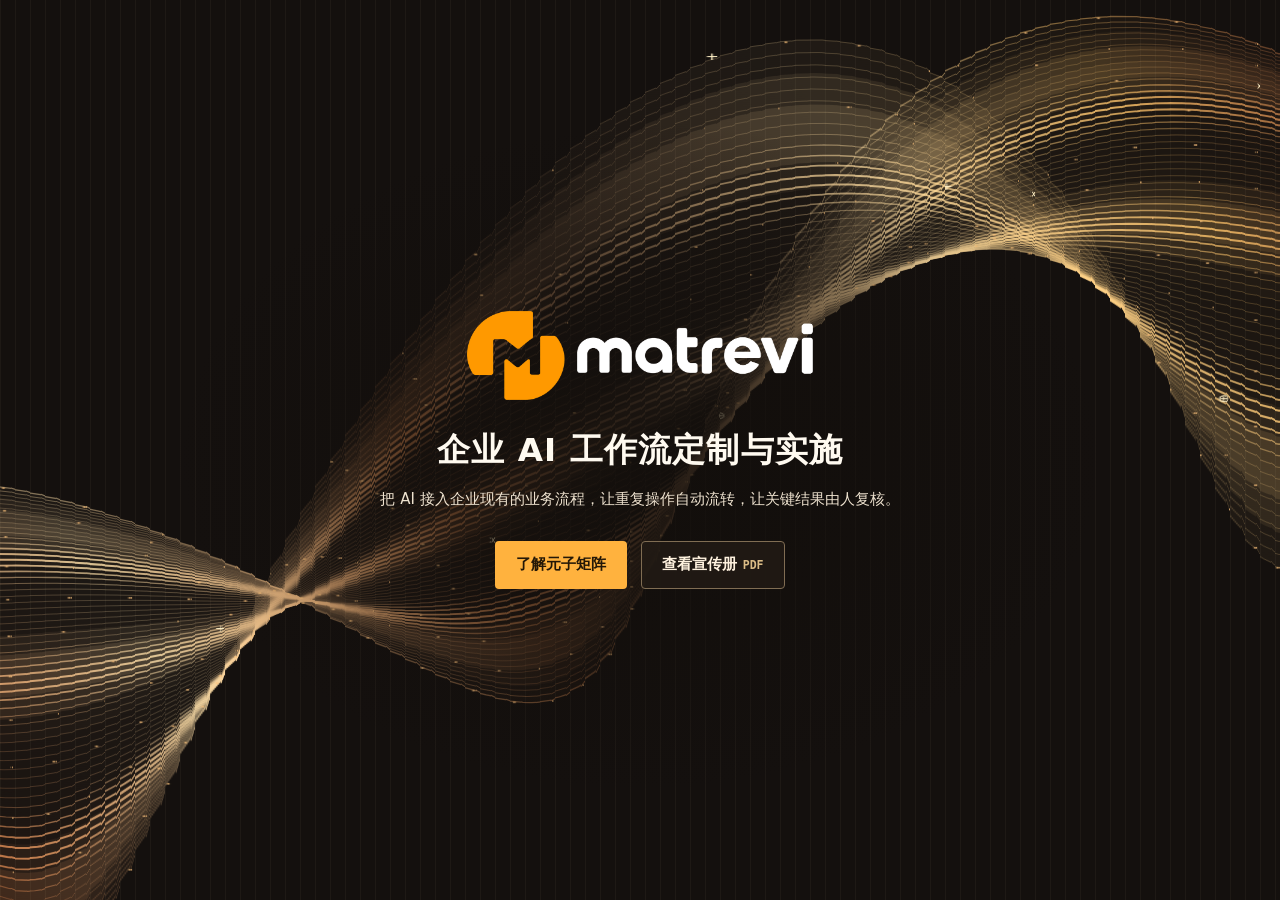
==== index.html @ 18d2e4eb "让首页标题与介绍文字逐字响应鼠标扫光 Co-authored-by: Codex <noreply@openai.com>" ====
<!doctype html>
<html lang="zh-CN">
<head>
  <meta charset="utf-8"><meta name="viewport" content="width=device-width,initial-scale=1">
  <title>元子矩阵 matrevi｜企业 AI 工作流定制与实施</title>
  <meta name="description" content="元子矩阵将 AI 模型、业务规则与企业现有系统连接起来。从样本验证到上线交付，了解我们的服务、项目案例与合作方式。">
  <meta name="theme-color" content="#141413"><link rel="canonical" href="https://matrevi.com/">
  <link rel="icon" href="assets/symbol-amber.png"><link rel="stylesheet" href="site.css?v=deea0f436fdc"><script defer src="matrix.js?v=769439c816f3"></script><script defer src="navigation.js"></script>
</head>
<body id="top" class="home">
<a class="skip" href="services.html">跳至业务介绍</a>
<main>
<section class="cover" aria-labelledby="headline">
  <canvas id="matrix" aria-hidden="true"></canvas>
  <div class="hero-copy">
    <div class="lit-copy">
      <div class="cover-logo"><img src="assets/wordmark-light.png" width="1150" height="297" alt="matrevi 元子矩阵"></div>
      <h1 id="headline">企业 AI 工作流定制与实施</h1>
      <p class="lead">把 AI 接入企业现有的业务流程，<br class="mobile-break">让重复操作自动流转，让关键结果由人复核。</p>
    </div>
    <div class="actions">
      <a class="primary" rel="next" href="services.html">了解元子矩阵</a>
      <a class="secondary" href="brochure.html">查看宣传册 <small>PDF</small></a>
    </div>
  </div>
</section>
</main>
</body></html>
---- site.css ----
:root{--paper:#f8f6f1;--ink:#161513;--muted:#625e56;--line:#dcd6cb;--amber:#ff9900;--wide:1280px;--head:70px;color-scheme:light}
*{box-sizing:border-box}
html{scroll-padding-top:calc(var(--head) + 18px)}
body{margin:0;background:var(--paper);color:var(--ink);font:16px/1.7 "PingFang SC","Microsoft YaHei",system-ui,sans-serif}
h1,h2,h3,p,dl,dd,figure{margin:0}a{color:inherit}a:focus-visible{outline:3px solid #c67600;outline-offset:4px}
.wrap{width:min(var(--wide),90%);margin-inline:auto}
header{height:var(--head);position:sticky;top:0;background:#151514;color:#fff;border-top:3px solid var(--amber);border-bottom:1px solid #34322c;z-index:5}
.bar,.brand,.navlinks,.actions{display:flex;align-items:center}.bar{height:100%;gap:32px}.bar a,.actions a,.toc a,footer a{text-decoration:none}
.brand{gap:15px;margin-right:auto}.brand img{width:109px;height:auto}.brand span{padding-left:16px;border-left:1px solid #4d4a41;letter-spacing:.1em;font-weight:600}
.navlinks{gap:30px;font-size:14px;color:#d8d3ca}.navlinks a:hover,.secondary:hover{color:var(--amber)}
.contact-link{border:1px solid #9c773a;padding:6px 17px;color:#ffbc53;font-size:14px}.contact-link:hover{background:#302719}
.skip{position:fixed;top:-80px;left:10px;background:white;padding:10px;z-index:10}.skip:focus{top:10px}
.kicker,.category{font:650 .79rem/1.5 "SFMono-Regular",Consolas,monospace;letter-spacing:.13em}
.reading{display:grid;grid-template-columns:190px minmax(0,1fr);gap:clamp(30px,5vw,86px);padding-block:56px 78px}
.toc{position:sticky;top:calc(var(--head) + 22px);border-top:3px solid var(--ink);padding-top:16px}.toc h2{font-size:16px;margin-bottom:14px}.toc a{display:block;padding:8px 12px;color:#625e56;border-left:2px solid transparent;font-size:15px}.toc a:hover,.toc a[aria-current]{background:#eee8dc;color:var(--ink);border-color:#bd6900}
article{background:#fff;border:1px solid var(--line);min-width:0}article section{padding:clamp(26px,4vw,62px);border-bottom:1px solid var(--line)}article section:last-child{border:0}
.kicker,.category{color:#88500b}.kicker{display:flex;align-items:center;gap:10px}.kicker:before{content:"";width:22px;height:2px;background:#db7d00}
article h1{font-size:clamp(27px,3vw,44px);line-height:1.25;letter-spacing:-.05em;margin:9px 0 20px}
article h2{font-size:1.18rem;line-height:1.45}article p,article dd{color:#514d47}.intro{font-size:1.08rem;max-width:44em}
.pair{display:grid;grid-template-columns:1fr 1fr;gap:26px;margin-top:25px}.pair>div{border-top:2px solid #df9a34;padding-top:15px}.pair p,.case p:not(.category),.stages p{margin-top:7px}
.case{display:grid;grid-template-columns:.87fr 1fr;gap:28px;align-items:center;border-top:1px solid var(--line);padding:25px 0}.case:last-child{padding-bottom:0}.case h2{font-size:1.65rem}.category{letter-spacing:.05em;margin-bottom:4px}.case img{width:100%;height:auto;display:block;border:1px solid var(--line)}.textlink{color:#804600;text-underline-offset:4px}
.stages{list-style:none;counter-reset:step;display:grid;grid-template-columns:1fr 1fr;gap:20px 28px;padding:0;margin:0}.stages li{counter-increment:step;border-top:1px solid var(--line);padding:14px 0 0}.stages li:before{content:counter(step,decimal-leading-zero);font:600 16px monospace;color:#995000;display:block;margin-bottom:7px}
.terms{margin-top:20px}.terms div{display:grid;grid-template-columns:7.8em 1fr;gap:14px;padding:15px 0;border-top:1px solid var(--line)}.terms dt,.person b{font-weight:650}
.people{display:grid;grid-template-columns:1fr 1fr;gap:18px}.person{display:flex;align-items:center;gap:14px;padding:14px 0;border-top:1px solid var(--line)}.person img,.monogram{width:59px;height:77px;object-fit:cover}.monogram{background:#29261f;color:#e9ac50;display:grid;place-items:center;font-size:26px;flex-shrink:0}.person b,.person p{font-size:.875rem}.person p{color:var(--muted)}.team-note{margin-top:15px}
#contact{background:#1b1a17;color:white}#contact .kicker{color:#ffb33b}#contact p{color:#d3cdbf}.contact-body{display:flex;justify-content:space-between;align-items:center;gap:15px;margin-top:22px;border-top:1px solid #4f4738;padding-top:20px}.contact-body a{display:block;color:white;text-underline-offset:4px}.contact-body h2{margin-bottom:10px}.contact-body small{font-size:.8rem;color:#e4c99e}.contact-body img{display:block;width:100px}.contact-body figcaption{text-align:center;font-size:13px;color:#dfd7cb}
footer{background:#151514;color:#d7d3ca;font-size:14px}footer .wrap{display:flex;justify-content:space-between;padding-block:18px}
@media(max-width:920px){.reading{grid-template-columns:142px minmax(0,1fr);gap:24px}.people,.case{grid-template-columns:1fr}.person{padding-block:10px}.people{gap:4px}.case{gap:14px}}
@media(max-width:700px){:root{--head:58px}.wrap{width:90%}.bar{gap:12px}.brand{gap:10px}.brand img{width:84px}.brand span{font-size:13px;padding-left:10px}.navlinks{display:none}.contact-link{padding:4px 10px}.reading{display:block;padding-block:24px 30px}.toc{position:static;display:flex;gap:4px;flex-wrap:wrap;border-top:0;padding:0 0 16px}.toc h2{flex-basis:100%;margin:0}.toc a{padding:4px 8px;font-size:14px}.pair,.stages{grid-template-columns:1fr;gap:15px}.terms div{display:block}.terms dt{margin-bottom:4px}article section{padding:24px 18px}.case img{max-height:none}.contact-body{flex-wrap:wrap}.contact-body img{width:85px}}
@media(prefers-reduced-motion:no-preference){html{scroll-behavior:smooth}}@media print{header,aside,footer,.actions,.skip{display:none}.reading{display:block}.wrap{width:100%}.cover-in{min-height:0}.cover{background:white;color:#161513}.lead,.eyebrow{color:#514d47}article{border:0}article section{break-inside:auto}.case,.person{break-inside:avoid}}

.home { background: #100e0c; }
.cover {
  position: relative;
  isolation: isolate;
  overflow: hidden;
  display: grid;
  place-items: center;
  min-height: 100svh;
  padding: 66px 5%;
  color: #fffaf0;
  background: radial-gradient(ellipse at 85% 22%, #503120, transparent 48%),
              radial-gradient(ellipse at 12% 86%, #614022, transparent 47%), #120f0e;
}
.cover canvas { position: absolute; inset: 0; width: 100%; height: 100%; z-index: -2; }
.cover::before {
  content: ""; position: absolute; inset: 0; z-index: -1; pointer-events: none;
  background: radial-gradient(ellipse at 50% 51%, #120e0bd9 0%, #120e0ba6 19%, transparent 52%);
}
.hero-copy { text-align: center; }
.lit-copy > * {
  --local-light: calc(var(--light-x, 0px) - var(--offset-x, 0px)) calc(var(--light-y, 0px) - var(--offset-y, 0px));
}
.cover-logo { position: relative; display: block; width: clamp(200px, 27vw, 420px); height: auto; margin: 0 auto 28px; }
.cover-logo img { display: block; width: 100%; height: auto; }
.cover-logo::after {
  content: "";
  position: absolute;
  inset: 0;
  pointer-events: none;
  opacity: var(--light-strength, 0);
  background: radial-gradient(ellipse 78px 64px at var(--local-light),
    #fff8dd 0%, #ffcf79 34%, rgba(247, 171, 83, .48) 62%, transparent 100%);
  -webkit-mask: url("assets/wordmark-light.png") center / 100% 100% no-repeat;
  mask: url("assets/wordmark-light.png") center / 100% 100% no-repeat;
}
.cover h1 { margin: 0; font-size: clamp(22px, 2.55vw, 40px); line-height: 1.35; letter-spacing: .035em; font-weight: 650; }
.lead { margin: 14px 0 0; color: #eee2cf; font-size: clamp(15px, 1.15vw, 18px); line-height: 1.8; }
@supports ((background-clip: text) or (-webkit-background-clip: text)) {
  @media screen and (forced-colors: none) {
    .lit-copy h1, .lit-copy .lead {
      background-color: #fffaf0;
      background-image: radial-gradient(ellipse 95px 44px at var(--local-light),
        rgba(255, 178, 62, var(--light-strength, 0)) 0% 22%, transparent 100%);
      -webkit-background-clip: text;
      background-clip: text;
      color: transparent;
    }
    .lit-copy .lead { background-color: #eee2cf; }
  }
}
.mobile-break { display: none; }
.actions { justify-content: center; flex-wrap: wrap; gap: 14px; margin-top: 28px; font-size: 15px; font-weight: 600; }
.actions a { padding: 10px 20px; border: 1px solid transparent; border-radius: 4px; }
.primary { color: #241807; background: #ffb23e; }
.primary:hover { background: #ffc469; }
.actions .secondary { border-color: #806d53; color: #fff2df; background: #211b15d9; }
.secondary small { font: 600 .72rem monospace; color: #dbbc86; }
@media(max-width:700px) {
  .cover-logo { margin-bottom: 24px; }
  .mobile-break { display: inline; }
  .actions { gap: 10px; }
  .actions a { padding: 9px 14px; }
}
@media print { .cover canvas { display: none; } }
.chapter { min-width: 0; }
.pager {
  display: flex;
  justify-content: space-between;
  flex-wrap: wrap;
  gap: 12px;
  margin-top: 18px;
}
.pager a {
  padding: 9px 16px;
  border: 1px solid var(--line);
  background: white;
  color: var(--ink);
  font-size: .94rem;
  text-decoration: none;
}
.pager a[rel="next"] { margin-left: auto; background: var(--ink); color: white; }
.pager a:hover { border-color: #ab6400; }
.navlinks a[aria-current] { color: var(--amber); }
@media print { .pager { display: none; } }
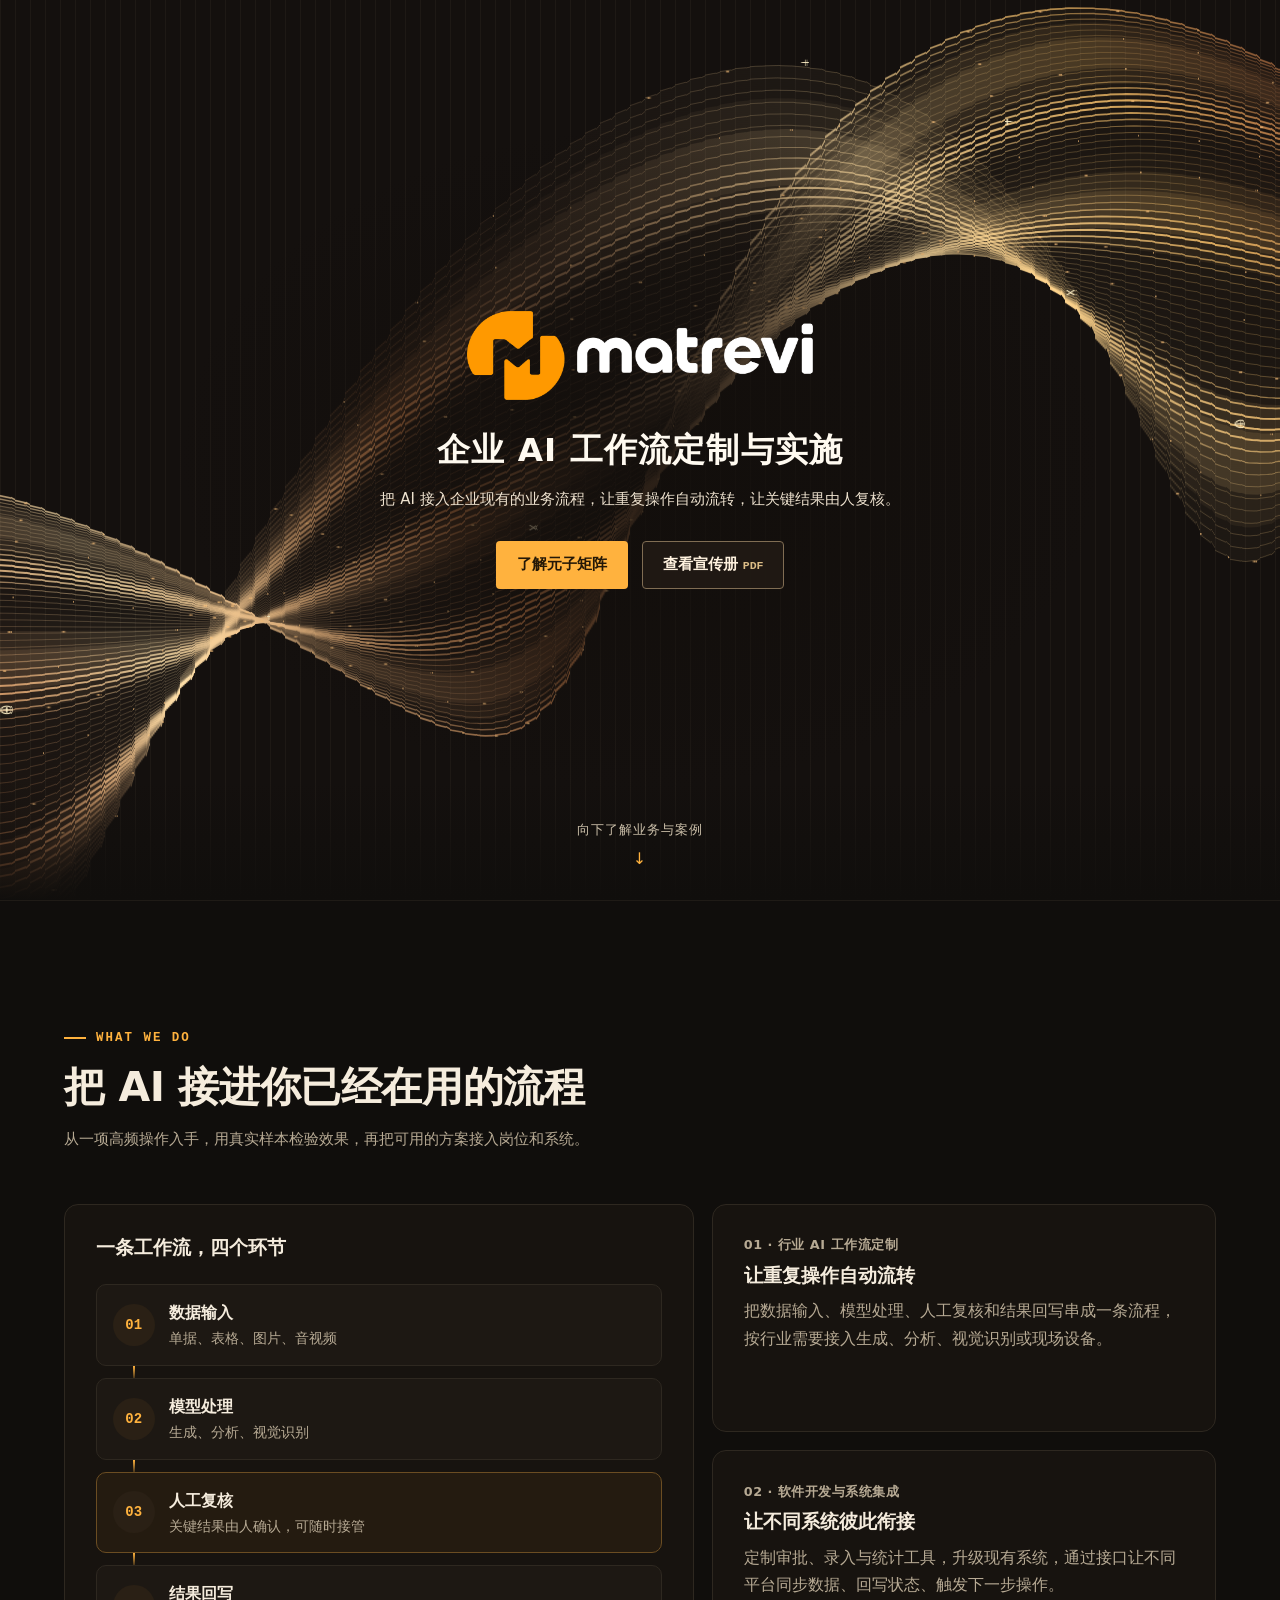
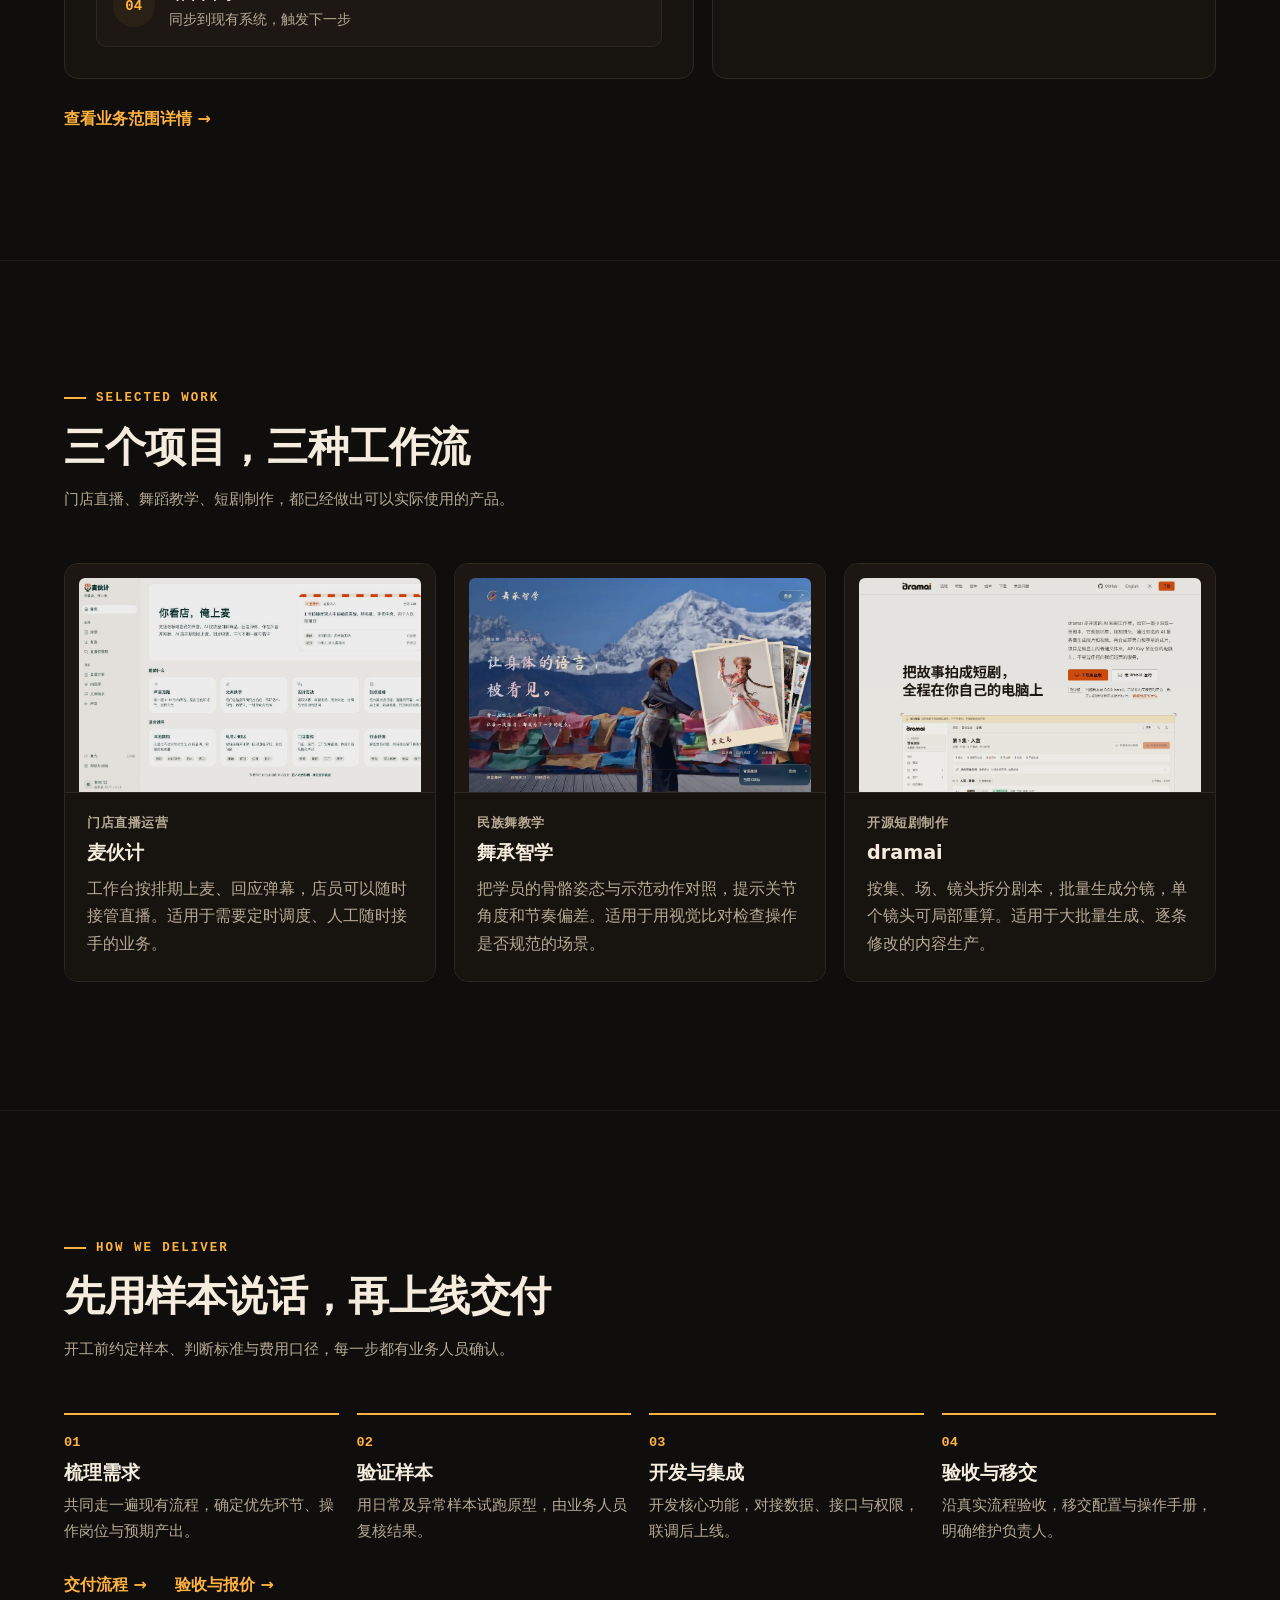
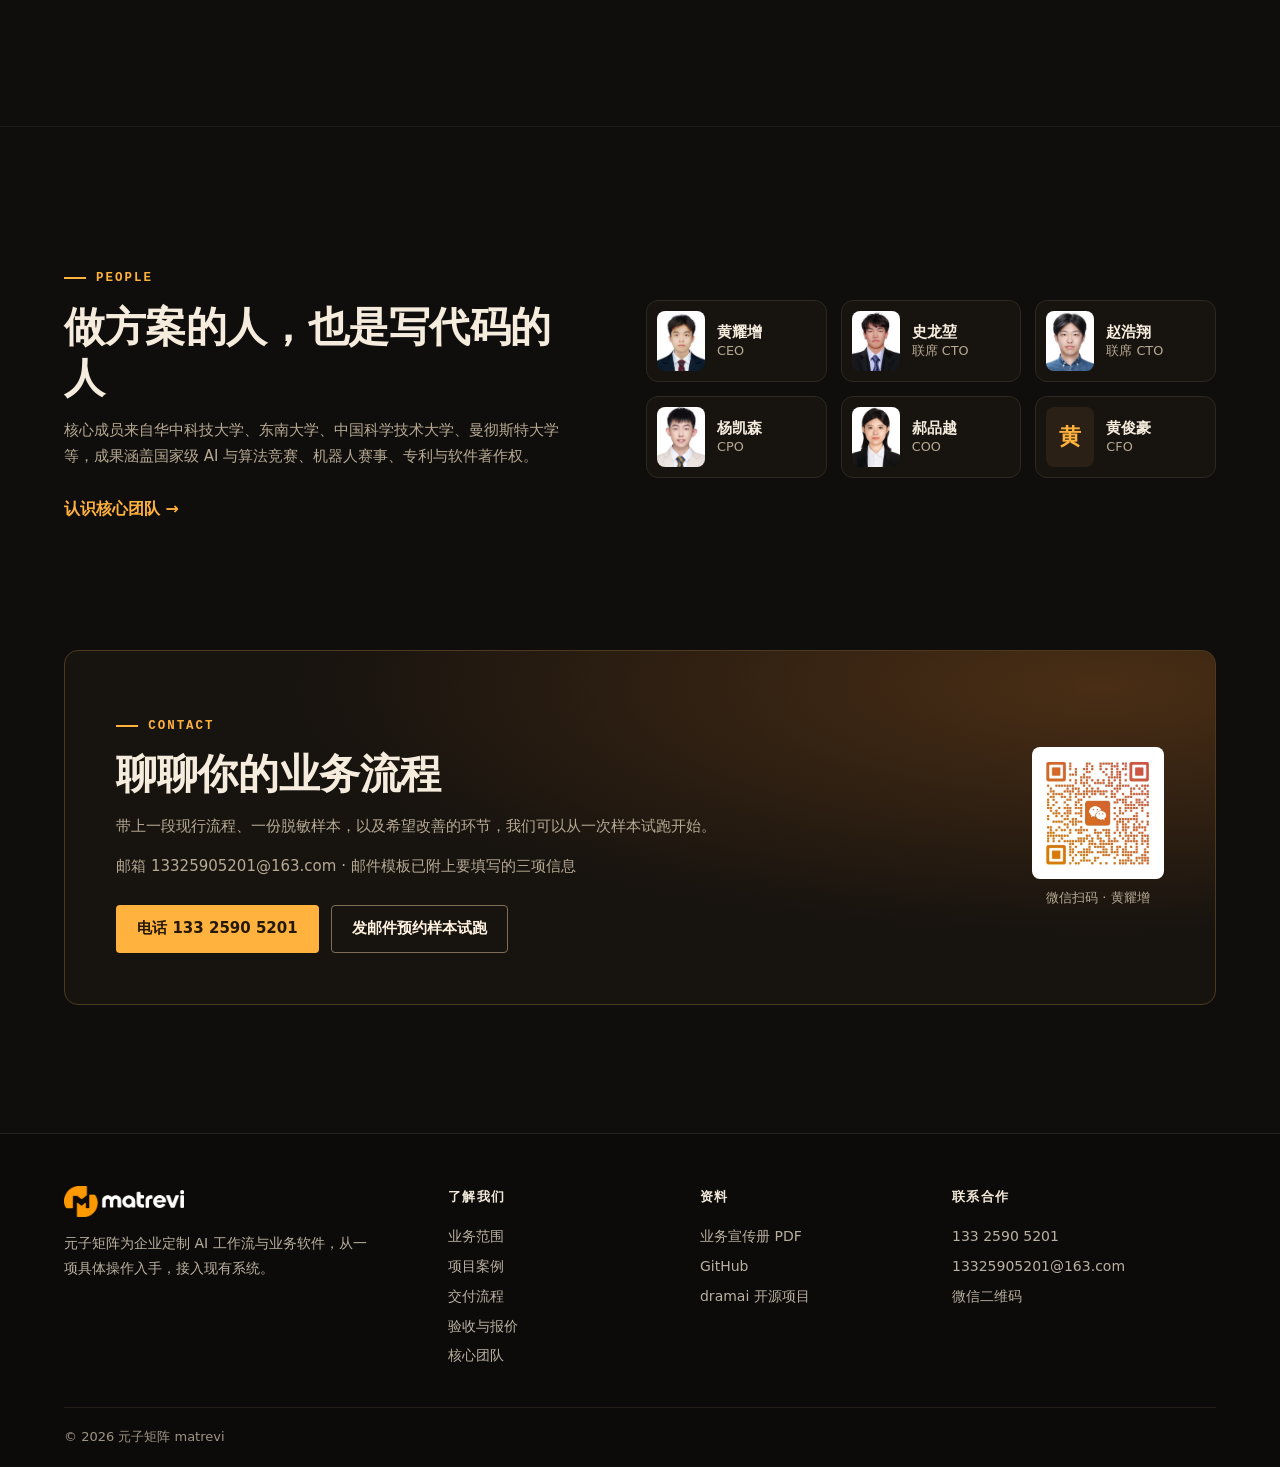
==== commit 3679a4a3: "首页新增业务、案例、交付、团队、联系区块，全站加统一页脚 - 首页封面下新增五个内容区，滚动后显示顶部导航，手机端提供下拉导航 - 卡片光晕、滚动淡入等动效，尊重减少动态效果设置 - 所有页面新增统一" ====
--- a/index.html
+++ b/index.html
@@ -5,10 +5,19 @@
   <title>元子矩阵 matrevi｜企业 AI 工作流定制与实施</title>
   <meta name="description" content="元子矩阵将 AI 模型、业务规则与企业现有系统连接起来。从样本验证到上线交付，了解我们的服务、项目案例与合作方式。">
   <meta name="theme-color" content="#141413"><link rel="canonical" href="https://matrevi.com/">
-  <link rel="icon" href="assets/symbol-amber.png"><link rel="stylesheet" href="site.css?v=deea0f436fdc"><script defer src="matrix.js?v=769439c816f3"></script><script defer src="navigation.js"></script>
+  <script>document.documentElement.classList.add('js')</script>
+  <link rel="icon" href="assets/symbol-amber.png"><link rel="stylesheet" href="site.css?v=698b3f3520ac"><script defer src="matrix.js?v=769439c816f3"></script><script defer src="navigation.js"></script><script defer src="home.js?v=4ef8273e25ce"></script>
 </head>
 <body id="top" class="home">
-<a class="skip" href="services.html">跳至业务介绍</a>
+<a class="skip" href="#what">跳至业务介绍</a>
+<header class="home-bar" data-state="hidden"><nav class="wrap bar" aria-label="主导航">
+  <a class="brand" href="#top" aria-label="回到首页顶部"><img src="assets/wordmark-light.png" alt="matrevi" width="1150" height="297" decoding="async"><span>元子矩阵</span></a>
+  <div class="navlinks"><a href="#what">业务范围</a><a href="#work">项目案例</a><a href="#how">交付流程</a><a href="#team">核心团队</a></div>
+  <a class="contact-link" href="#talk">合作咨询</a>
+  <details class="nav-drawer"><summary aria-label="打开导航">导航</summary>
+    <div class="drawer-panel"><a href="#what">业务范围</a><a href="#work">项目案例</a><a href="#how">交付流程</a><a href="#team">核心团队</a><a href="acceptance.html">验收与报价</a><a href="brochure.html">业务宣传册</a><a href="#talk">合作咨询</a></div>
+  </details>
+</nav></header>
 <main>
 <section class="cover" aria-labelledby="headline">
   <canvas id="matrix" aria-hidden="true"></canvas>
@@ -19,10 +28,97 @@
       <p class="lead">把 AI 接入企业现有的业务流程，<br class="mobile-break">让重复操作自动流转，让关键结果由人复核。</p>
     </div>
     <div class="actions">
-      <a class="primary" rel="next" href="services.html">了解元子矩阵</a>
+      <a class="primary" href="#what">了解元子矩阵</a>
       <a class="secondary" href="brochure.html">查看宣传册 <small>PDF</small></a>
     </div>
   </div>
+  <a class="scroll-hint" href="#what">向下了解业务与案例<span aria-hidden="true">↓</span></a>
+</section>
+
+<section class="band" id="what" aria-labelledby="what-title">
+  <div class="wrap">
+    <div class="band-head reveal"><p class="eyebrow">WHAT WE DO</p><h2 id="what-title">把 AI 接进你已经在用的流程</h2><p>从一项高频操作入手，用真实样本检验效果，再把可用的方案接入岗位和系统。</p></div>
+    <div class="bento">
+      <article class="glow-card flow-card reveal">
+        <h3>一条工作流，四个环节</h3>
+        <ol class="flow">
+          <li><b>数据输入</b><span>单据、表格、图片、音视频</span></li>
+          <li><b>模型处理</b><span>生成、分析、视觉识别</span></li>
+          <li><b>人工复核</b><span>关键结果由人确认，可随时接管</span></li>
+          <li><b>结果回写</b><span>同步到现有系统，触发下一步</span></li>
+        </ol>
+      </article>
+      <article class="glow-card reveal">
+        <p class="tag">01 · 行业 AI 工作流定制</p>
+        <h3>让重复操作自动流转</h3>
+        <p>把数据输入、模型处理、人工复核和结果回写串成一条流程，按行业需要接入生成、分析、视觉识别或现场设备。</p>
+      </article>
+      <article class="glow-card reveal">
+        <p class="tag">02 · 软件开发与系统集成</p>
+        <h3>让不同系统彼此衔接</h3>
+        <p>定制审批、录入与统计工具，升级现有系统，通过接口让不同平台同步数据、回写状态、触发下一步操作。</p>
+      </article>
+    </div>
+    <a class="more reveal" href="services.html">查看业务范围详情 →</a>
+  </div>
+</section>
+
+<section class="band" id="work" aria-labelledby="work-title">
+  <div class="wrap">
+    <div class="band-head reveal"><p class="eyebrow">SELECTED WORK</p><h2 id="work-title">三个项目，三种工作流</h2><p>门店直播、舞蹈教学、短剧制作，都已经做出可以实际使用的产品。</p></div>
+    <div class="work-grid">
+      <a class="glow-card work reveal" href="cases.html#mai-huo-ji"><span class="work-thumb"><img loading="lazy" src="assets/projects/mai-huo-ji.jpg" alt="麦伙计直播运营工作台界面" width="1600" height="1000"></span><div><p class="tag">门店直播运营</p><h3>麦伙计</h3><p>工作台按排期上麦、回应弹幕，店员可以随时接管直播。适用于需要定时调度、人工随时接手的业务。</p></div></a>
+      <a class="glow-card work reveal" href="cases.html#dance"><span class="work-thumb"><img loading="lazy" src="assets/projects/dance.jpg" alt="舞承智学民族舞教学平台界面" width="1600" height="1000"></span><div><p class="tag">民族舞教学</p><h3>舞承智学</h3><p>把学员的骨骼姿态与示范动作对照，提示关节角度和节奏偏差。适用于用视觉比对检查操作是否规范的场景。</p></div></a>
+      <a class="glow-card work reveal" href="cases.html#dramai"><span class="work-thumb"><img loading="lazy" src="assets/projects/dramai.jpg" alt="dramai 短剧分镜制作工作台界面" width="1600" height="1000"></span><div><p class="tag">开源短剧制作</p><h3 lang="en">dramai</h3><p>按集、场、镜头拆分剧本，批量生成分镜，单个镜头可局部重算。适用于大批量生成、逐条修改的内容生产。</p></div></a>
+    </div>
+  </div>
+</section>
+
+<section class="band" id="how" aria-labelledby="how-title">
+  <div class="wrap">
+    <div class="band-head reveal"><p class="eyebrow">HOW WE DELIVER</p><h2 id="how-title">先用样本说话，再上线交付</h2><p>开工前约定样本、判断标准与费用口径，每一步都有业务人员确认。</p></div>
+    <ol class="steps">
+      <li class="reveal"><span class="step-no">01</span><h3>梳理需求</h3><p>共同走一遍现有流程，确定优先环节、操作岗位与预期产出。</p></li>
+      <li class="reveal"><span class="step-no">02</span><h3>验证样本</h3><p>用日常及异常样本试跑原型，由业务人员复核结果。</p></li>
+      <li class="reveal"><span class="step-no">03</span><h3>开发与集成</h3><p>开发核心功能，对接数据、接口与权限，联调后上线。</p></li>
+      <li class="reveal"><span class="step-no">04</span><h3>验收与移交</h3><p>沿真实流程验收，移交配置与操作手册，明确维护负责人。</p></li>
+    </ol>
+    <p class="more-row reveal"><a class="more" href="delivery.html">交付流程 →</a><a class="more" href="acceptance.html">验收与报价 →</a></p>
+  </div>
+</section>
+
+<section class="band" id="team" aria-labelledby="team-title">
+  <div class="wrap team-band reveal">
+    <div><p class="eyebrow">PEOPLE</p><h2 id="team-title">做方案的人，也是写代码的人</h2><p>核心成员来自华中科技大学、东南大学、中国科学技术大学、曼彻斯特大学等，成果涵盖国家级 AI 与算法竞赛、机器人赛事、专利与软件著作权。</p><a class="more" href="team.html">认识核心团队 →</a></div>
+    <ul class="faces" aria-label="核心团队成员">
+      <li><img loading="lazy" src="assets/people/jason-huang.jpg" alt=""><span>黄耀增<small>CEO</small></span></li>
+      <li><img loading="lazy" src="assets/people/longkun-shi.jpg" alt=""><span>史龙堃<small>联席 CTO</small></span></li>
+      <li><img loading="lazy" src="assets/people/haoxiang-zhao.jpg" alt=""><span>赵浩翔<small>联席 CTO</small></span></li>
+      <li><img loading="lazy" src="assets/people/kaisen-yang.jpg" alt=""><span>杨凯森<small>CPO</small></span></li>
+      <li><img loading="lazy" src="assets/people/pinyue-hao.jpg" alt=""><span>郝品越<small>COO</small></span></li>
+      <li><span class="mono" aria-hidden="true">黄</span><span>黄俊豪<small>CFO</small></span></li>
+    </ul>
+  </div>
+</section>
+
+<section class="band talk" id="talk" aria-labelledby="talk-title">
+  <div class="wrap talk-box glow-card reveal">
+    <div><p class="eyebrow">CONTACT</p><h2 id="talk-title">聊聊你的业务流程</h2><p>带上一段现行流程、一份脱敏样本，以及希望改善的环节，我们可以从一次样本试跑开始。</p>
+      <p class="talk-mail">邮箱 13325905201@163.com · 邮件模板已附上要填写的三项信息</p>
+      <div class="talk-actions"><a class="primary" href="tel:13325905201">电话 133 2590 5201</a><a class="secondary" href="mailto:13325905201@163.com?subject=%E6%A0%B7%E6%9C%AC%E8%AF%95%E8%B7%91%E5%92%A8%E8%AF%A2&amp;body=%E6%89%80%E5%9C%A8%E8%A1%8C%E4%B8%9A%EF%BC%9A%0A%E7%8E%B0%E8%A1%8C%E6%B5%81%E7%A8%8B%EF%BC%9A%0A%E5%B8%8C%E6%9C%9B%E6%94%B9%E5%96%84%E7%9A%84%E7%8E%AF%E8%8A%82%EF%BC%9A">发邮件预约样本试跑</a></div>
+    </div>
+    <figure><img loading="lazy" src="assets/wechat-qr.png" alt="黄耀增的商务联系微信二维码"><figcaption>微信扫码 · 黄耀增</figcaption></figure>
+  </div>
 </section>
 </main>
+<footer class="site-foot">
+  <div class="wrap foot-grid">
+    <div class="foot-brand"><img src="assets/wordmark-light.png" alt="matrevi 元子矩阵" width="120" height="31" loading="lazy" decoding="async"><p>元子矩阵为企业定制 AI 工作流与业务软件，从一项具体操作入手，接入现有系统。</p></div>
+    <nav aria-label="页脚导航"><h2>了解我们</h2><a href="services.html">业务范围</a><a href="cases.html">项目案例</a><a href="delivery.html">交付流程</a><a href="acceptance.html">验收与报价</a><a href="team.html">核心团队</a></nav>
+    <nav aria-label="资料"><h2>资料</h2><a href="brochure.html">业务宣传册 PDF</a><a href="https://github.com/matrevi">GitHub</a><a href="https://github.com/hyyyyyyz/dramai">dramai 开源项目</a></nav>
+    <div><h2>联系合作</h2><a href="tel:13325905201">133 2590 5201</a><a href="mailto:13325905201@163.com">13325905201@163.com</a><a href="contact.html">微信二维码</a></div>
+  </div>
+  <div class="wrap foot-base"><span>© 2026 元子矩阵 matrevi</span><!-- 备案号上线前填写：<a href="https://beian.miit.gov.cn/">X ICP 备 XXXXXXXX 号</a> --></div>
+</footer>
+
 </body></html>
--- a/site.css
+++ b/site.css
@@ -5,7 +5,7 @@
 h1,h2,h3,p,dl,dd,figure{margin:0}a{color:inherit}a:focus-visible{outline:3px solid #c67600;outline-offset:4px}
 .wrap{width:min(var(--wide),90%);margin-inline:auto}
 header{height:var(--head);position:sticky;top:0;background:#151514;color:#fff;border-top:3px solid var(--amber);border-bottom:1px solid #34322c;z-index:5}
-.bar,.brand,.navlinks,.actions{display:flex;align-items:center}.bar{height:100%;gap:32px}.bar a,.actions a,.toc a,footer a{text-decoration:none}
+.bar,.brand,.navlinks,.actions{display:flex;align-items:center}.bar{height:100%;gap:32px}.bar a,.actions a,.toc a{text-decoration:none}
 .brand{gap:15px;margin-right:auto}.brand img{width:109px;height:auto}.brand span{padding-left:16px;border-left:1px solid #4d4a41;letter-spacing:.1em;font-weight:600}
 .navlinks{gap:30px;font-size:14px;color:#d8d3ca}.navlinks a:hover,.secondary:hover{color:var(--amber)}
 .contact-link{border:1px solid #9c773a;padding:6px 17px;color:#ffbc53;font-size:14px}.contact-link:hover{background:#302719}
@@ -23,7 +23,6 @@
 .terms{margin-top:20px}.terms div{display:grid;grid-template-columns:7.8em 1fr;gap:14px;padding:15px 0;border-top:1px solid var(--line)}.terms dt,.person b{font-weight:650}
 .people{display:grid;grid-template-columns:1fr 1fr;gap:18px}.person{display:flex;align-items:center;gap:14px;padding:14px 0;border-top:1px solid var(--line)}.person img,.monogram{width:59px;height:77px;object-fit:cover}.monogram{background:#29261f;color:#e9ac50;display:grid;place-items:center;font-size:26px;flex-shrink:0}.person b,.person p{font-size:.875rem}.person p{color:var(--muted)}.team-note{margin-top:15px}
 #contact{background:#1b1a17;color:white}#contact .kicker{color:#ffb33b}#contact p{color:#d3cdbf}.contact-body{display:flex;justify-content:space-between;align-items:center;gap:15px;margin-top:22px;border-top:1px solid #4f4738;padding-top:20px}.contact-body a{display:block;color:white;text-underline-offset:4px}.contact-body h2{margin-bottom:10px}.contact-body small{font-size:.8rem;color:#e4c99e}.contact-body img{display:block;width:100px}.contact-body figcaption{text-align:center;font-size:13px;color:#dfd7cb}
-footer{background:#151514;color:#d7d3ca;font-size:14px}footer .wrap{display:flex;justify-content:space-between;padding-block:18px}
 @media(max-width:920px){.reading{grid-template-columns:142px minmax(0,1fr);gap:24px}.people,.case{grid-template-columns:1fr}.person{padding-block:10px}.people{gap:4px}.case{gap:14px}}
 @media(max-width:700px){:root{--head:58px}.wrap{width:90%}.bar{gap:12px}.brand{gap:10px}.brand img{width:84px}.brand span{font-size:13px;padding-left:10px}.navlinks{display:none}.contact-link{padding:4px 10px}.reading{display:block;padding-block:24px 30px}.toc{position:static;display:flex;gap:4px;flex-wrap:wrap;border-top:0;padding:0 0 16px}.toc h2{flex-basis:100%;margin:0}.toc a{padding:4px 8px;font-size:14px}.pair,.stages{grid-template-columns:1fr;gap:15px}.terms div{display:block}.terms dt{margin-bottom:4px}article section{padding:24px 18px}.case img{max-height:none}.contact-body{flex-wrap:wrap}.contact-body img{width:85px}}
 @media(prefers-reduced-motion:no-preference){html{scroll-behavior:smooth}}@media print{header,aside,footer,.actions,.skip{display:none}.reading{display:block}.wrap{width:100%}.cover-in{min-height:0}.cover{background:white;color:#161513}.lead,.eyebrow{color:#514d47}article{border:0}article section{break-inside:auto}.case,.person{break-inside:avoid}}
@@ -112,3 +111,136 @@
 .pager a:hover { border-color: #ab6400; }
 .navlinks a[aria-current] { color: var(--amber); }
 @media print { .pager { display: none; } }
+
+/* ---------- Home: sections below the cover ---------- */
+.home { --d-bg:#100e0c; --d-card:#17130f; --d-line:#2e2820; --d-text:#f5ecdd; --d-muted:#b7aa94; --d-amber:#ffb23e; color: var(--d-text); }
+.home-bar { position: fixed; inset: 0 0 auto; z-index: 100; background: #100e0cd6; backdrop-filter: blur(12px); -webkit-backdrop-filter: blur(12px); border-top-color: transparent; border-bottom-color: #2a251e; transition: transform .35s ease, opacity .35s ease; }
+.home-bar[data-state="hidden"] { transform: translateY(-100%); opacity: 0; pointer-events: none; }
+.home-bar .navlinks a { color: #d8d3ca; }
+.home-bar .navlinks a[aria-current] { color: var(--amber); }
+.band { padding-block: clamp(72px, 10vw, 128px); border-top: 1px solid #1f1b16; scroll-margin-top: var(--head); }
+.band-head { max-width: 40em; margin-bottom: clamp(32px, 4vw, 52px); }
+.band .eyebrow, .eyebrow { font: 650 .78rem/1.5 "SFMono-Regular", Consolas, monospace; letter-spacing: .16em; color: var(--d-amber); display: flex; align-items: center; gap: 10px; margin-bottom: 14px; }
+.eyebrow::before { content: ""; width: 22px; height: 2px; background: currentColor; }
+.band h2 { font-size: clamp(26px, 3.2vw, 42px); line-height: 1.25; letter-spacing: -.01em; font-weight: 700; }
+.band-head > p:last-child, .team-band p, .talk-box p { margin-top: 14px; color: var(--d-muted); font-size: clamp(15px, 1.1vw, 17px); }
+.band h3 { font-size: 1.2rem; line-height: 1.4; }
+.tag { font-size: .8rem; font-weight: 600; line-height: 1.5; letter-spacing: .04em; color: #e2a24a; margin-bottom: 8px; }
+
+/* Cards with a pointer-following amber glow */
+.glow-card { position: relative; isolation: isolate; background: var(--d-card); border: 1px solid var(--d-line); border-radius: 14px; padding: clamp(22px, 2.4vw, 32px); overflow: hidden; color: inherit; text-decoration: none; transition: border-color .3s, transform .3s; }
+.glow-card::before { content: ""; position: absolute; inset: 0; z-index: -1; opacity: 0; transition: opacity .3s; background: radial-gradient(420px circle at var(--mx, 50%) var(--my, 50%), #ffb23e1f, transparent 60%); }
+.glow-card:hover { border-color: #5c4528; }
+.glow-card:hover::before { opacity: 1; }
+.glow-card p { color: var(--d-muted); }
+.glow-card h3 + p { margin-top: 8px; }
+
+.bento { display: grid; grid-template-columns: 1.25fr 1fr; grid-template-rows: auto auto; gap: 18px; }
+.flow-card { grid-row: span 2; }
+.flow { list-style: none; padding: 0; margin: 22px 0 0; display: grid; gap: 12px; counter-reset: flow; }
+.flow li { counter-increment: flow; position: relative; display: grid; grid-template-columns: 42px 1fr; column-gap: 14px; align-items: center; padding: 14px 16px; border: 1px solid var(--d-line); border-radius: 10px; background: #1d1813; }
+.flow li::before { content: counter(flow, decimal-leading-zero); grid-row: span 2; display: grid; place-items: center; width: 42px; height: 42px; border-radius: 50%; background: #2a2015; color: var(--d-amber); font: 600 14px monospace; }
+.flow li:not(:last-child)::after { content: ""; position: absolute; left: 36px; bottom: -13px; width: 2px; height: 12px; background: linear-gradient(#ffb23e, #ffb23e33); }
+.flow li:nth-child(3) { border-color: #6b4d22; background: #241b10; }
+.flow b { font-weight: 650; }
+.flow span { color: var(--d-muted); font-size: .9rem; }
+.more { display: inline-block; margin-top: 26px; color: var(--d-amber); text-decoration: none; font-weight: 600; }
+.more:hover { text-decoration: underline; text-underline-offset: 5px; }
+.more-row { display: flex; gap: 28px; flex-wrap: wrap; }
+
+.work-grid { display: grid; grid-template-columns: repeat(3, 1fr); gap: 18px; }
+.work { padding: 0; display: flex; flex-direction: column; }
+.work-thumb { display: block; padding: 14px 14px 0; background: #1c1712; border-bottom: 1px solid var(--d-line); overflow: hidden; }
+.work img { width: 100%; height: auto; aspect-ratio: 16 / 10; object-fit: cover; object-position: top left; display: block; border-radius: 6px 6px 0 0; opacity: .92; transition: transform .5s ease, opacity .3s; }
+.work:hover img { opacity: 1; }
+.work:hover img { transform: scale(1.03); }
+.work > div { padding: 20px 22px 24px; background: var(--d-card); position: relative; }
+.work:hover { transform: translateY(-4px); }
+
+.steps { list-style: none; padding: 0; margin: 0; display: grid; grid-template-columns: repeat(4, 1fr); gap: 18px; position: relative; }
+.steps li { border-top: 2px solid var(--d-line); padding-top: 20px; position: relative; }
+.steps li::before { content: ""; position: absolute; top: -2px; left: 0; width: 0; height: 2px; background: var(--d-amber); transition: width .9s ease .2s; }
+.steps li.is-in::before { width: 100%; }
+.step-no { display: block; font: 600 .85rem monospace; color: var(--d-amber); margin-bottom: 10px; }
+.steps p { margin-top: 6px; color: var(--d-muted); font-size: .95rem; }
+
+.team-band { display: grid; grid-template-columns: 1fr 1.1fr; gap: clamp(32px, 5vw, 80px); align-items: center; }
+.faces { list-style: none; padding: 0; margin: 0; display: grid; grid-template-columns: repeat(3, 1fr); gap: 14px; }
+.faces li { display: flex; align-items: center; gap: 12px; padding: 10px; border: 1px solid var(--d-line); border-radius: 12px; background: var(--d-card); }
+.faces img, .faces .mono { width: 48px; height: 60px; border-radius: 8px; object-fit: cover; flex-shrink: 0; }
+.faces .mono { display: grid; place-items: center; background: #2a2015; color: var(--d-amber); font-size: 22px; }
+.faces span { font-weight: 600; font-size: .95rem; line-height: 1.35; }
+.faces small { display: block; color: var(--d-muted); font-weight: 400; font-size: .8rem; }
+
+.talk { border-top: 0; padding-top: 0; }
+.talk-box { display: flex; justify-content: space-between; align-items: center; gap: 32px; padding: clamp(28px, 4vw, 56px); background: radial-gradient(ellipse at 90% 10%, #4a2e15, transparent 55%), var(--d-card); border-color: #4b3920; }
+.talk-actions { display: flex; flex-wrap: wrap; gap: 12px; margin-top: 26px; font-weight: 600; font-size: 15px; }
+.talk-actions a { padding: 10px 20px; border-radius: 4px; text-decoration: none; border: 1px solid transparent; }
+.talk-actions .secondary { border-color: #806d53; color: #fff2df; }
+.talk-actions .secondary:hover { color: var(--amber); }
+.talk-box figure { text-align: center; flex-shrink: 0; }
+.talk-box figure img { width: 132px; border-radius: 8px; background: #fff; padding: 6px; display: block; }
+.talk-box figcaption { margin-top: 8px; font-size: 13px; color: var(--d-muted); }
+
+/* Reveal on scroll (only when JS has run and motion is allowed) */
+@media (prefers-reduced-motion: no-preference) {
+  .js .reveal { opacity: 0; transform: translateY(18px); transition: opacity .7s ease, transform .7s ease; }
+  .js .reveal.is-in { opacity: 1; transform: none; }
+  .js .bento .reveal:nth-child(2), .js .work-grid .reveal:nth-child(2), .js .steps .reveal:nth-child(2) { transition-delay: .08s; }
+  .js .bento .reveal:nth-child(3), .js .work-grid .reveal:nth-child(3), .js .steps .reveal:nth-child(3) { transition-delay: .16s; }
+  .js .steps .reveal:nth-child(4) { transition-delay: .24s; }
+}
+
+/* Cover: fade into the sections below, and hint that the page continues */
+.cover::after { content: ""; position: absolute; inset: auto 0 0; height: 120px; z-index: -1; pointer-events: none; background: linear-gradient(transparent, var(--d-bg)); }
+.scroll-hint { position: absolute; left: 50%; bottom: 28px; transform: translateX(-50%); display: flex; flex-direction: column; align-items: center; gap: 4px; color: #cbbfa9; font-size: 13px; letter-spacing: .08em; text-decoration: none; }
+.scroll-hint span { font-size: 16px; color: var(--d-amber); }
+.scroll-hint:hover { color: var(--d-amber); }
+@media (prefers-reduced-motion: no-preference) { .scroll-hint span { animation: nudge 2.2s ease-in-out infinite; } }
+@keyframes nudge { 0%, 100% { transform: translateY(0); } 50% { transform: translateY(5px); } }
+.talk-mail { font-size: .9rem; }
+
+/* Mobile navigation drawer (no JS needed) */
+.nav-drawer { display: none; position: relative; }
+.nav-drawer summary { list-style: none; cursor: pointer; padding: 4px 12px; border: 1px solid #9c773a; color: #ffbc53; font-size: 14px; }
+.nav-drawer summary::-webkit-details-marker { display: none; }
+.drawer-panel { position: absolute; right: 0; top: calc(100% + 10px); min-width: 180px; display: grid; padding: 8px; background: #17130f; border: 1px solid var(--d-line); border-radius: 10px; box-shadow: 0 12px 30px #0009; }
+.drawer-panel a { padding: 10px 12px; color: #e9e1d3; text-decoration: none; border-radius: 6px; }
+.drawer-panel a:hover { background: #241c13; color: var(--d-amber); }
+
+/* Visible keyboard focus on dark sections */
+.home a:focus-visible, .home summary:focus-visible, .site-foot a:focus-visible { outline: 2px solid #ffb23e; outline-offset: 3px; }
+.glow-card:focus-visible { outline: 2px solid #ffb23e; outline-offset: 3px; }
+
+/* ---------- Shared footer ---------- */
+.site-foot { background: #0d0b09; color: #b9b0a1; font-size: 14px; border-top: 1px solid #241f19; }
+.site-foot .foot-grid { display: grid; grid-template-columns: 1.6fr 1fr 1fr 1.2fr; gap: 32px; padding-block: 52px 36px; }
+.site-foot h2 { font-size: 13px; letter-spacing: .1em; color: #f1e8d9; margin-bottom: 14px; font-weight: 650; }
+.site-foot nav a, .site-foot .foot-grid > div:last-child a { display: block; padding: 3px 0; text-decoration: none; }
+.site-foot a:hover { color: var(--amber); }
+.foot-brand img { display: block; height: auto; margin-bottom: 14px; }
+.foot-brand p { max-width: 22em; line-height: 1.75; }
+.site-foot .foot-base { display: flex; justify-content: space-between; padding-block: 18px; border-top: 1px solid #241f19; color: #9e9484; font-size: 13px; }
+
+@media (max-width: 920px) {
+  .bento, .team-band { grid-template-columns: 1fr; }
+  .flow-card { grid-row: auto; }
+  .work-grid { grid-template-columns: 1fr; }
+  .work { display: grid; grid-template-columns: 1fr 1fr; }
+  .work-thumb { border-bottom: 0; border-right: 1px solid var(--d-line); padding: 14px 0 0 14px; }
+  .steps { grid-template-columns: 1fr 1fr; row-gap: 28px; }
+  .site-foot .foot-grid { grid-template-columns: 1fr 1fr; }
+}
+@media (max-width: 700px) {
+  .home-bar .navlinks { display: none; }
+  .nav-drawer { display: block; }
+  .work { display: flex; }
+  .work-thumb { border-right: 0; border-bottom: 1px solid var(--d-line); padding: 12px 12px 0; }
+  .steps { grid-template-columns: 1fr; }
+  .home-bar .contact-link { display: none; }
+  .faces { grid-template-columns: 1fr 1fr; }
+  .talk-box { flex-direction: column; align-items: flex-start; }
+  .site-foot .foot-grid { grid-template-columns: 1fr; gap: 26px; padding-block: 40px 24px; }
+  .site-foot .foot-base { flex-direction: column; gap: 4px; }
+}
+@media print { .home-bar, .site-foot { display: none; } .js .reveal { opacity: 1; transform: none; } }
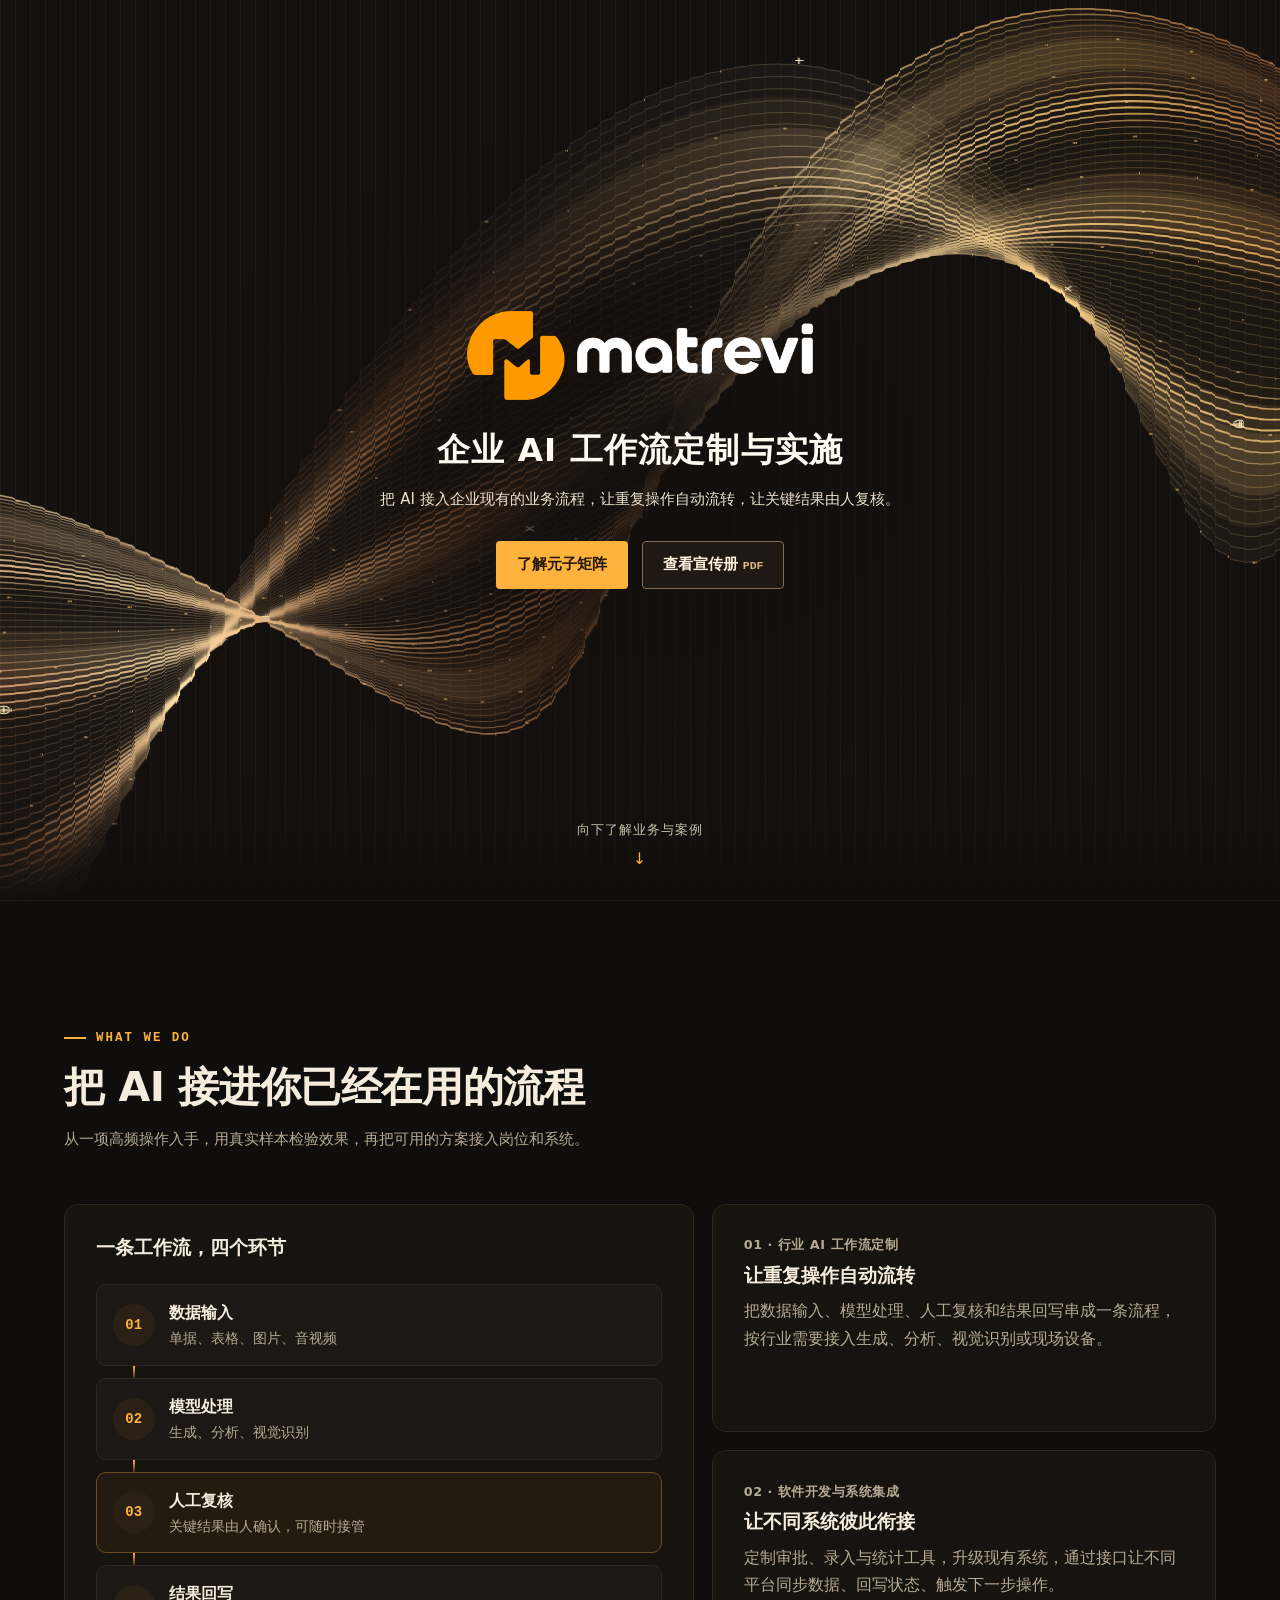
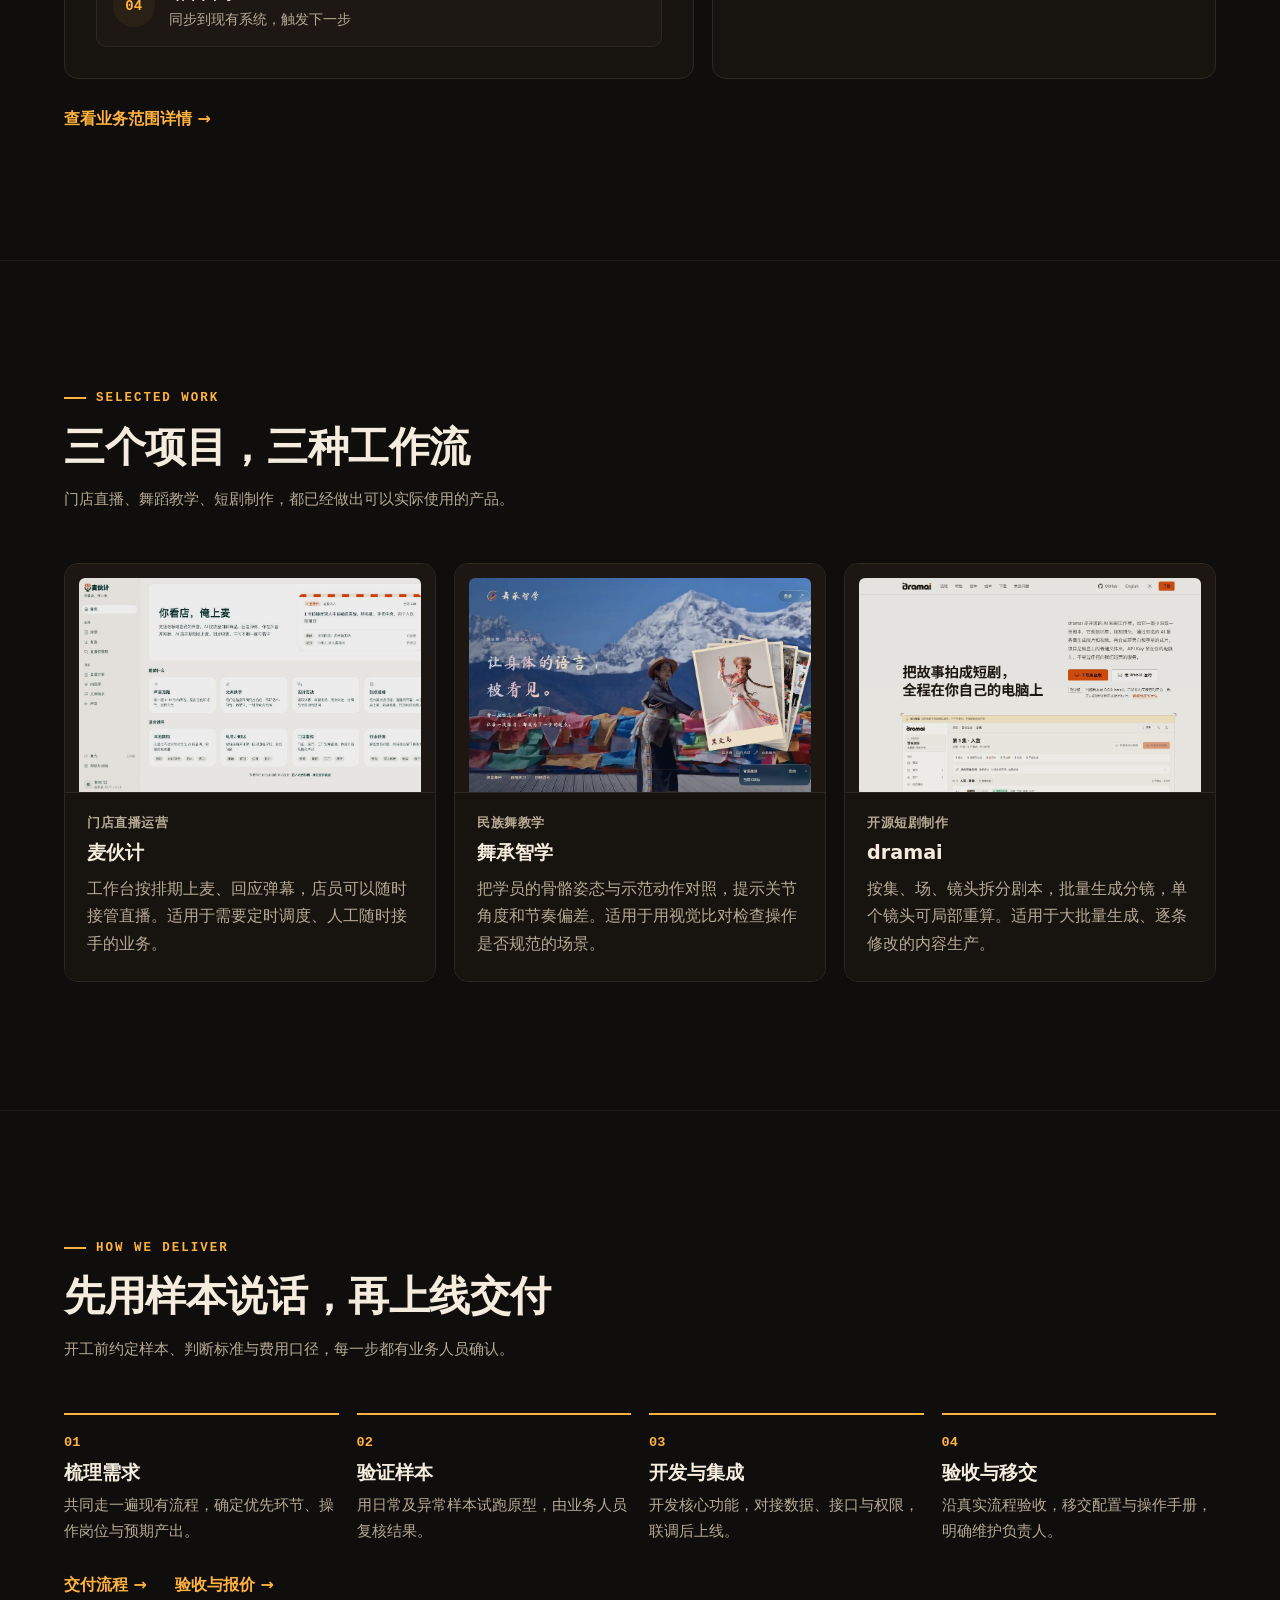
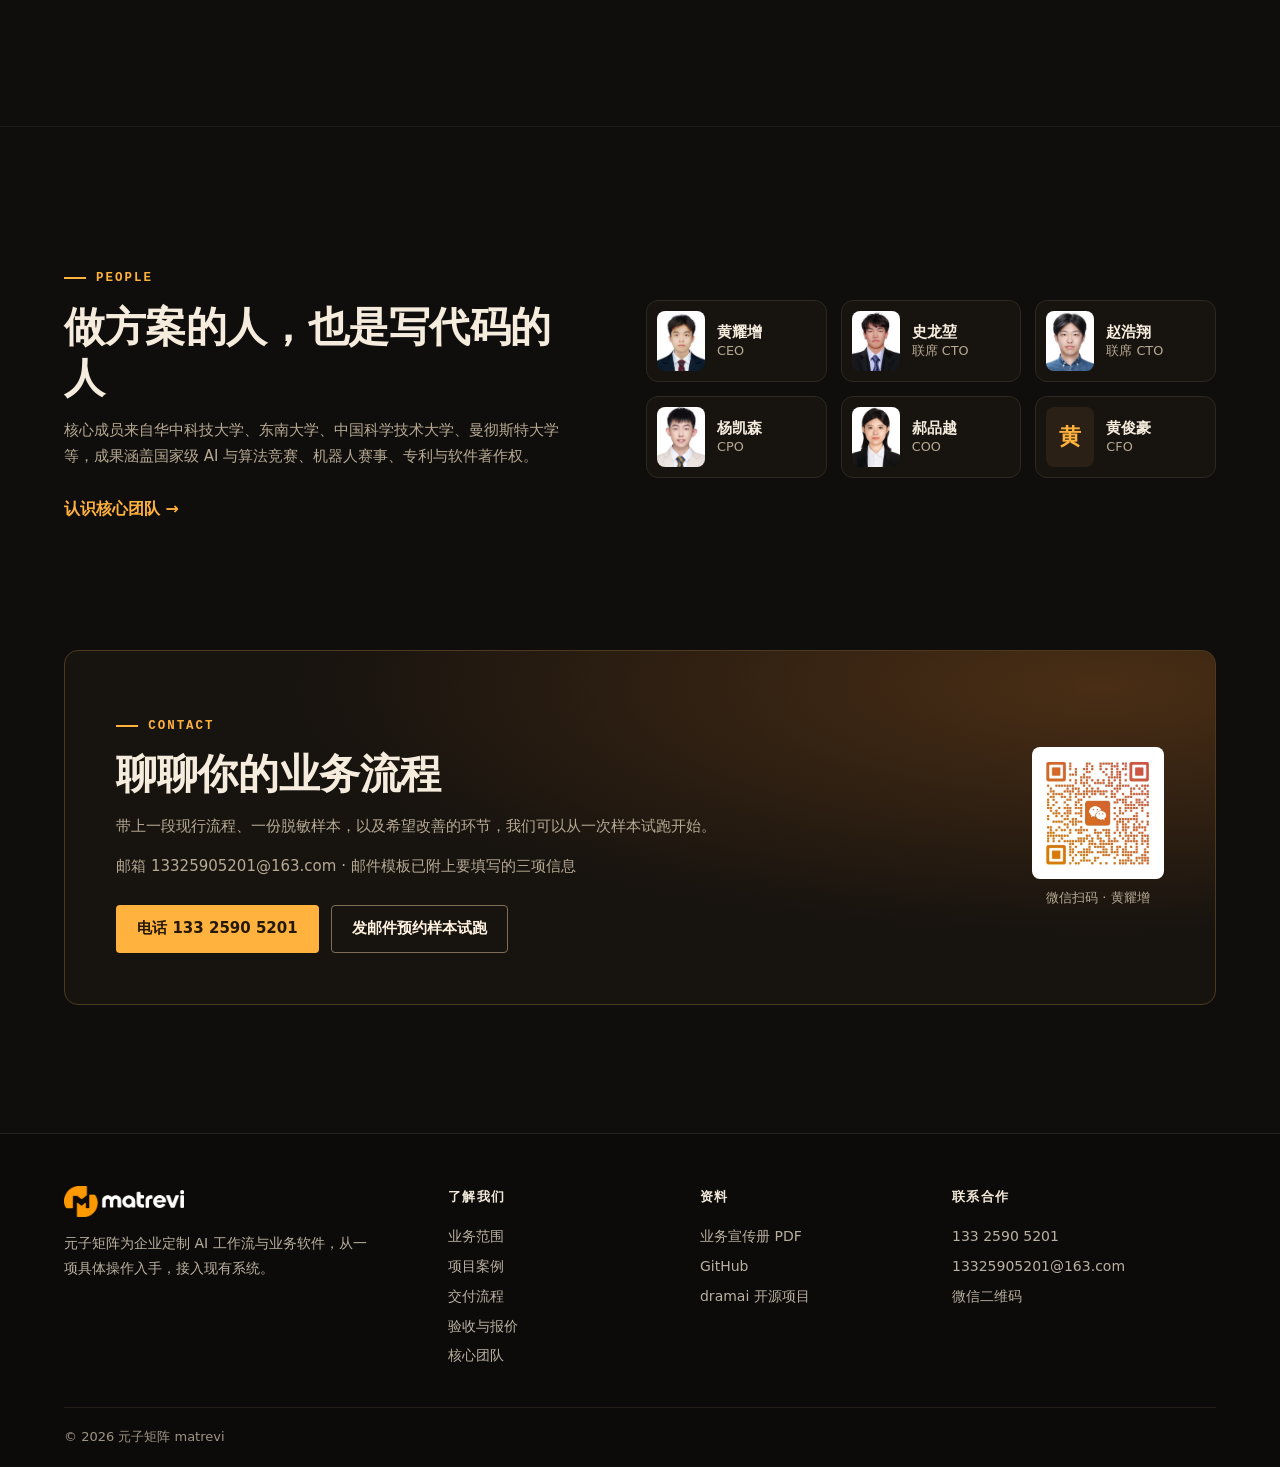
==== commit 651987a0: "修复首页导航：点“核心团队”不再跳到团队页，“合作咨询”高亮正确 - navigation.js 的旧书签跳转会把 #team 重定向到 team.html，现在首页上已有的锚点不再跳转 - 导航高亮" ====
--- a/index.html
+++ b/index.html
@@ -6,7 +6,7 @@
   <meta name="description" content="元子矩阵将 AI 模型、业务规则与企业现有系统连接起来。从样本验证到上线交付，了解我们的服务、项目案例与合作方式。">
   <meta name="theme-color" content="#141413"><link rel="canonical" href="https://matrevi.com/">
   <script>document.documentElement.classList.add('js')</script>
-  <link rel="icon" href="assets/symbol-amber.png"><link rel="stylesheet" href="site.css?v=698b3f3520ac"><script defer src="matrix.js?v=769439c816f3"></script><script defer src="navigation.js"></script><script defer src="home.js?v=4ef8273e25ce"></script>
+  <link rel="icon" href="assets/symbol-amber.png"><link rel="stylesheet" href="site.css?v=2b80322350ce"><script defer src="matrix.js?v=769439c816f3"></script><script defer src="navigation.js?v=255b880c6fd4"></script><script defer src="home.js?v=971368451fbb"></script>
 </head>
 <body id="top" class="home">
 <a class="skip" href="#what">跳至业务介绍</a>
--- a/site.css
+++ b/site.css
@@ -118,6 +118,7 @@
 .home-bar[data-state="hidden"] { transform: translateY(-100%); opacity: 0; pointer-events: none; }
 .home-bar .navlinks a { color: #d8d3ca; }
 .home-bar .navlinks a[aria-current] { color: var(--amber); }
+.home-bar .contact-link[aria-current] { background: #302719; color: #ffd28a; border-color: #ffb23e; }
 .band { padding-block: clamp(72px, 10vw, 128px); border-top: 1px solid #1f1b16; scroll-margin-top: var(--head); }
 .band-head { max-width: 40em; margin-bottom: clamp(32px, 4vw, 52px); }
 .band .eyebrow, .eyebrow { font: 650 .78rem/1.5 "SFMono-Regular", Consolas, monospace; letter-spacing: .16em; color: var(--d-amber); display: flex; align-items: center; gap: 10px; margin-bottom: 14px; }
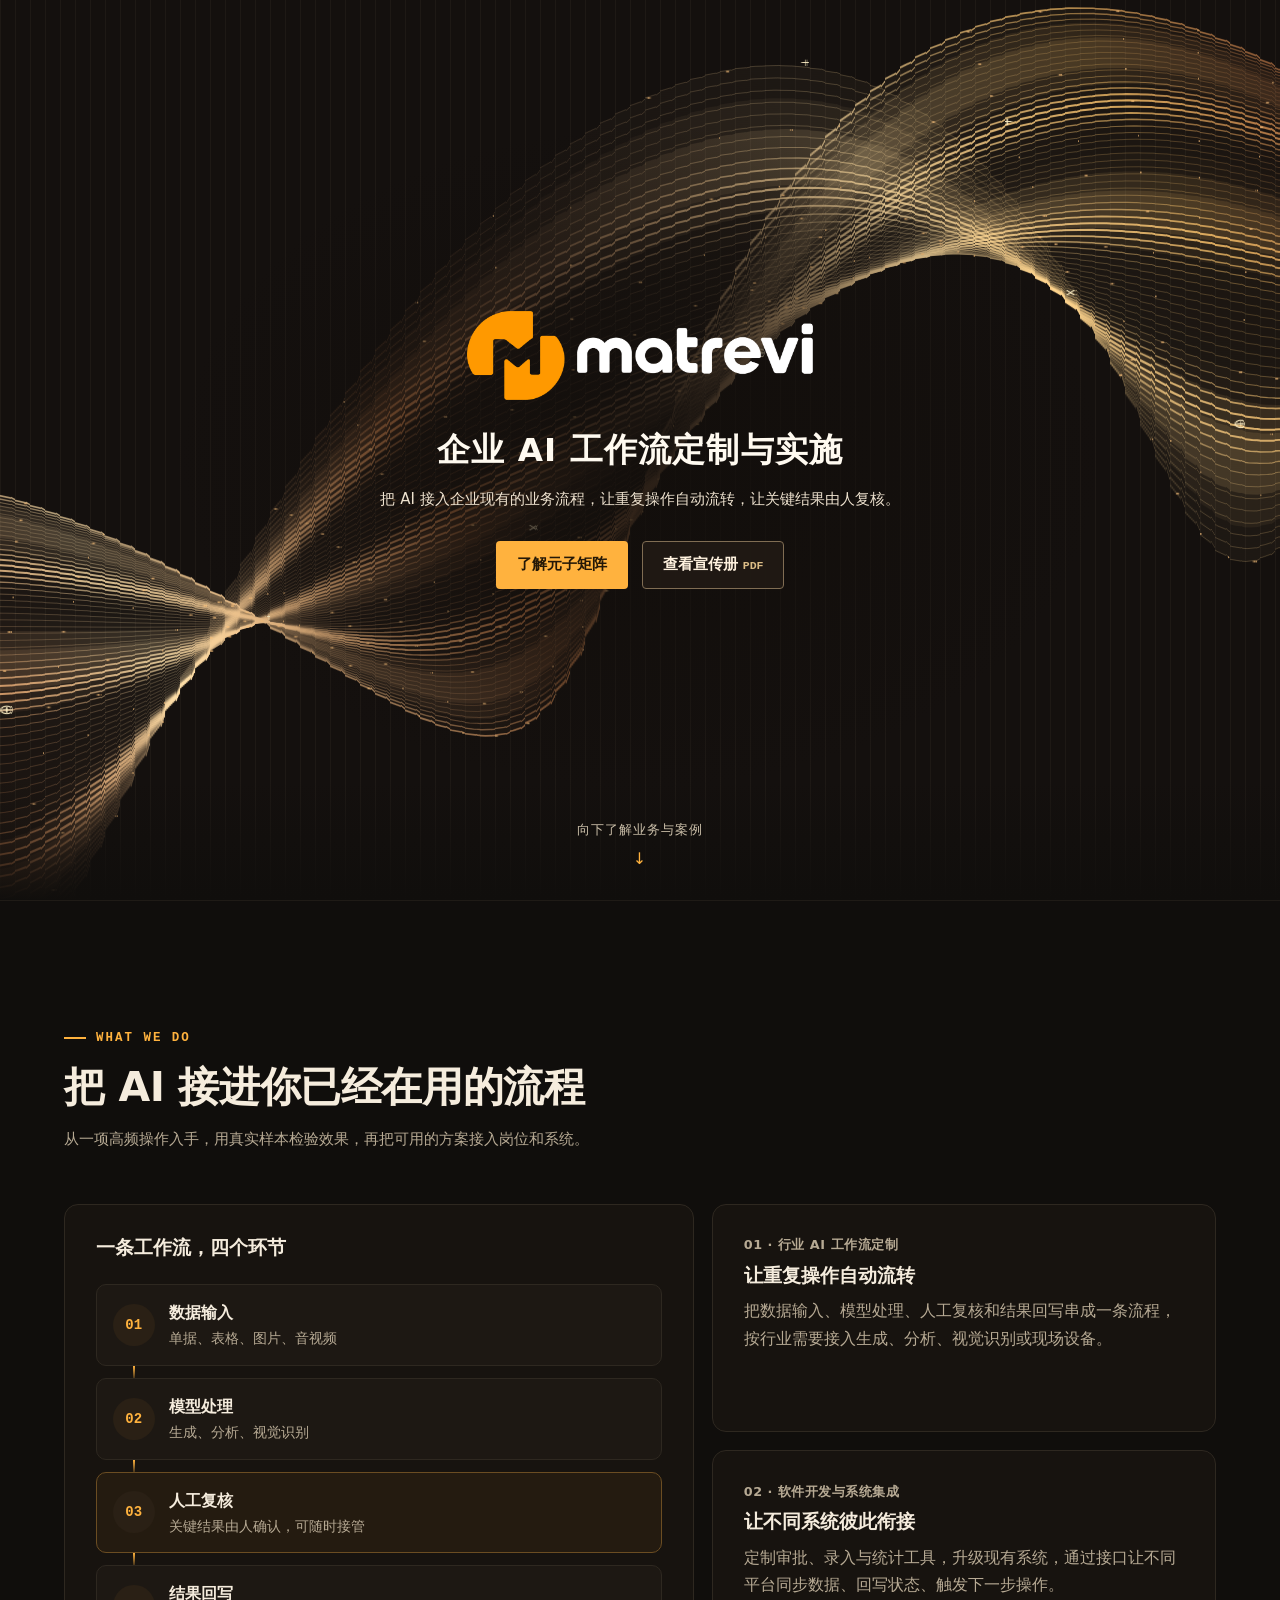
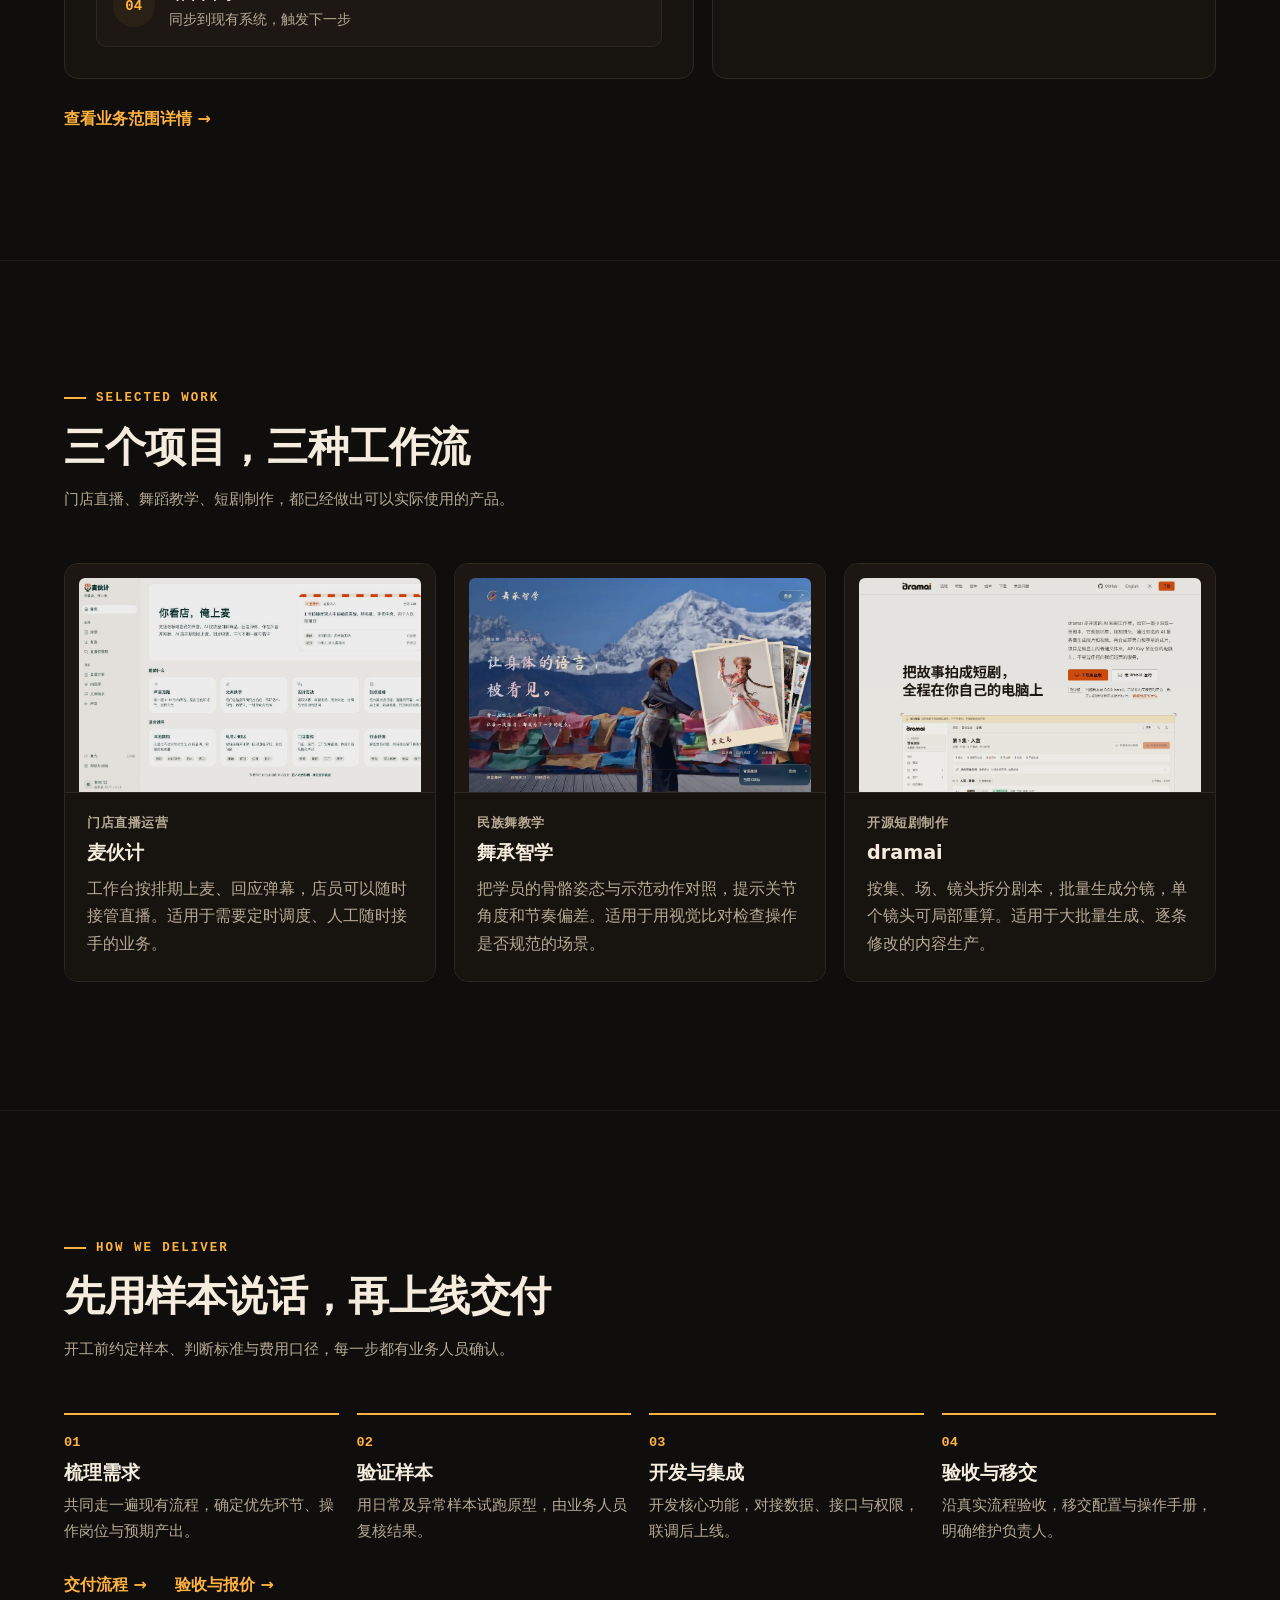
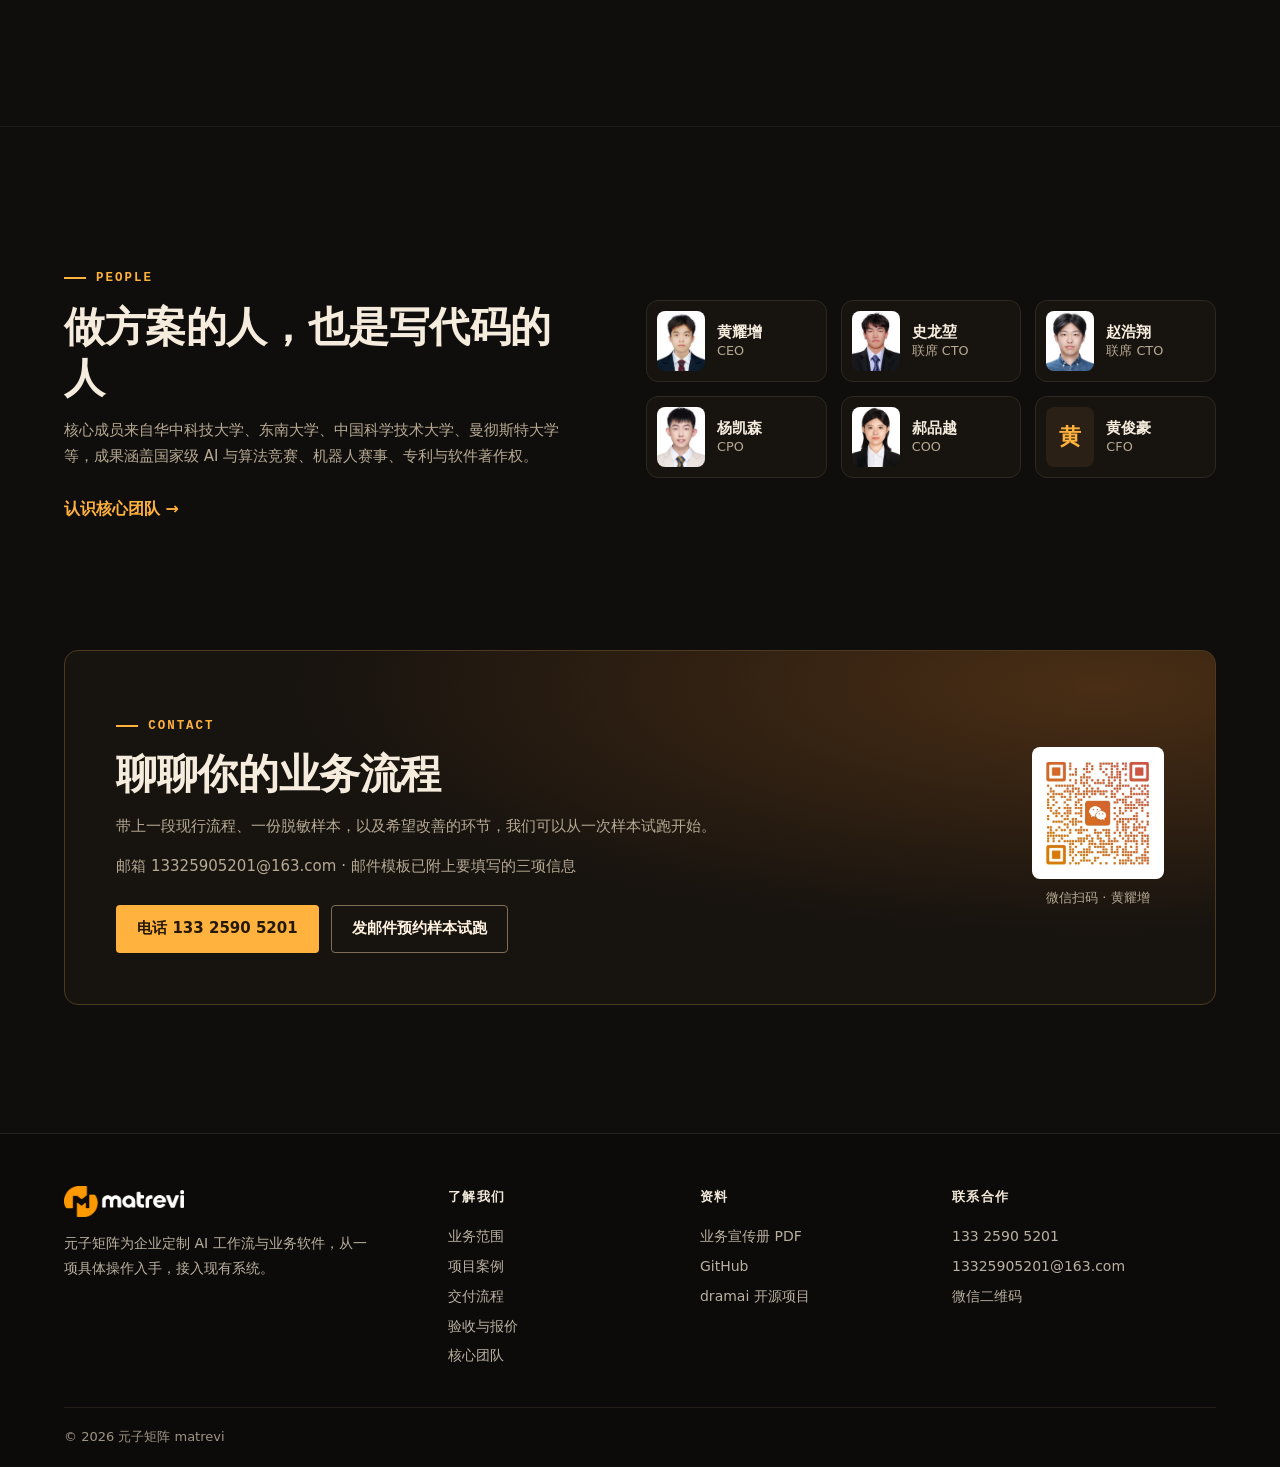
==== commit 955384dd: "首页：顶部导航各项跳转后，栏目小标题统一停在导航栏下方 20px，不再露出上一节底部" ====
--- a/index.html
+++ b/index.html
@@ -6,7 +6,7 @@
   <meta name="description" content="元子矩阵将 AI 模型、业务规则与企业现有系统连接起来。从样本验证到上线交付，了解我们的服务、项目案例与合作方式。">
   <meta name="theme-color" content="#141413"><link rel="canonical" href="https://matrevi.com/">
   <script>document.documentElement.classList.add('js')</script>
-  <link rel="icon" href="assets/symbol-amber.png"><link rel="stylesheet" href="site.css?v=2b80322350ce"><script defer src="matrix.js?v=769439c816f3"></script><script defer src="navigation.js?v=255b880c6fd4"></script><script defer src="home.js?v=971368451fbb"></script>
+  <link rel="icon" href="assets/symbol-amber.png"><link rel="stylesheet" href="site.css?v=2b80322350ce"><script defer src="matrix.js?v=769439c816f3"></script><script defer src="navigation.js?v=255b880c6fd4"></script><script defer src="home.js?v=a7c2e91d4b30"></script>
 </head>
 <body id="top" class="home">
 <a class="skip" href="#what">跳至业务介绍</a>
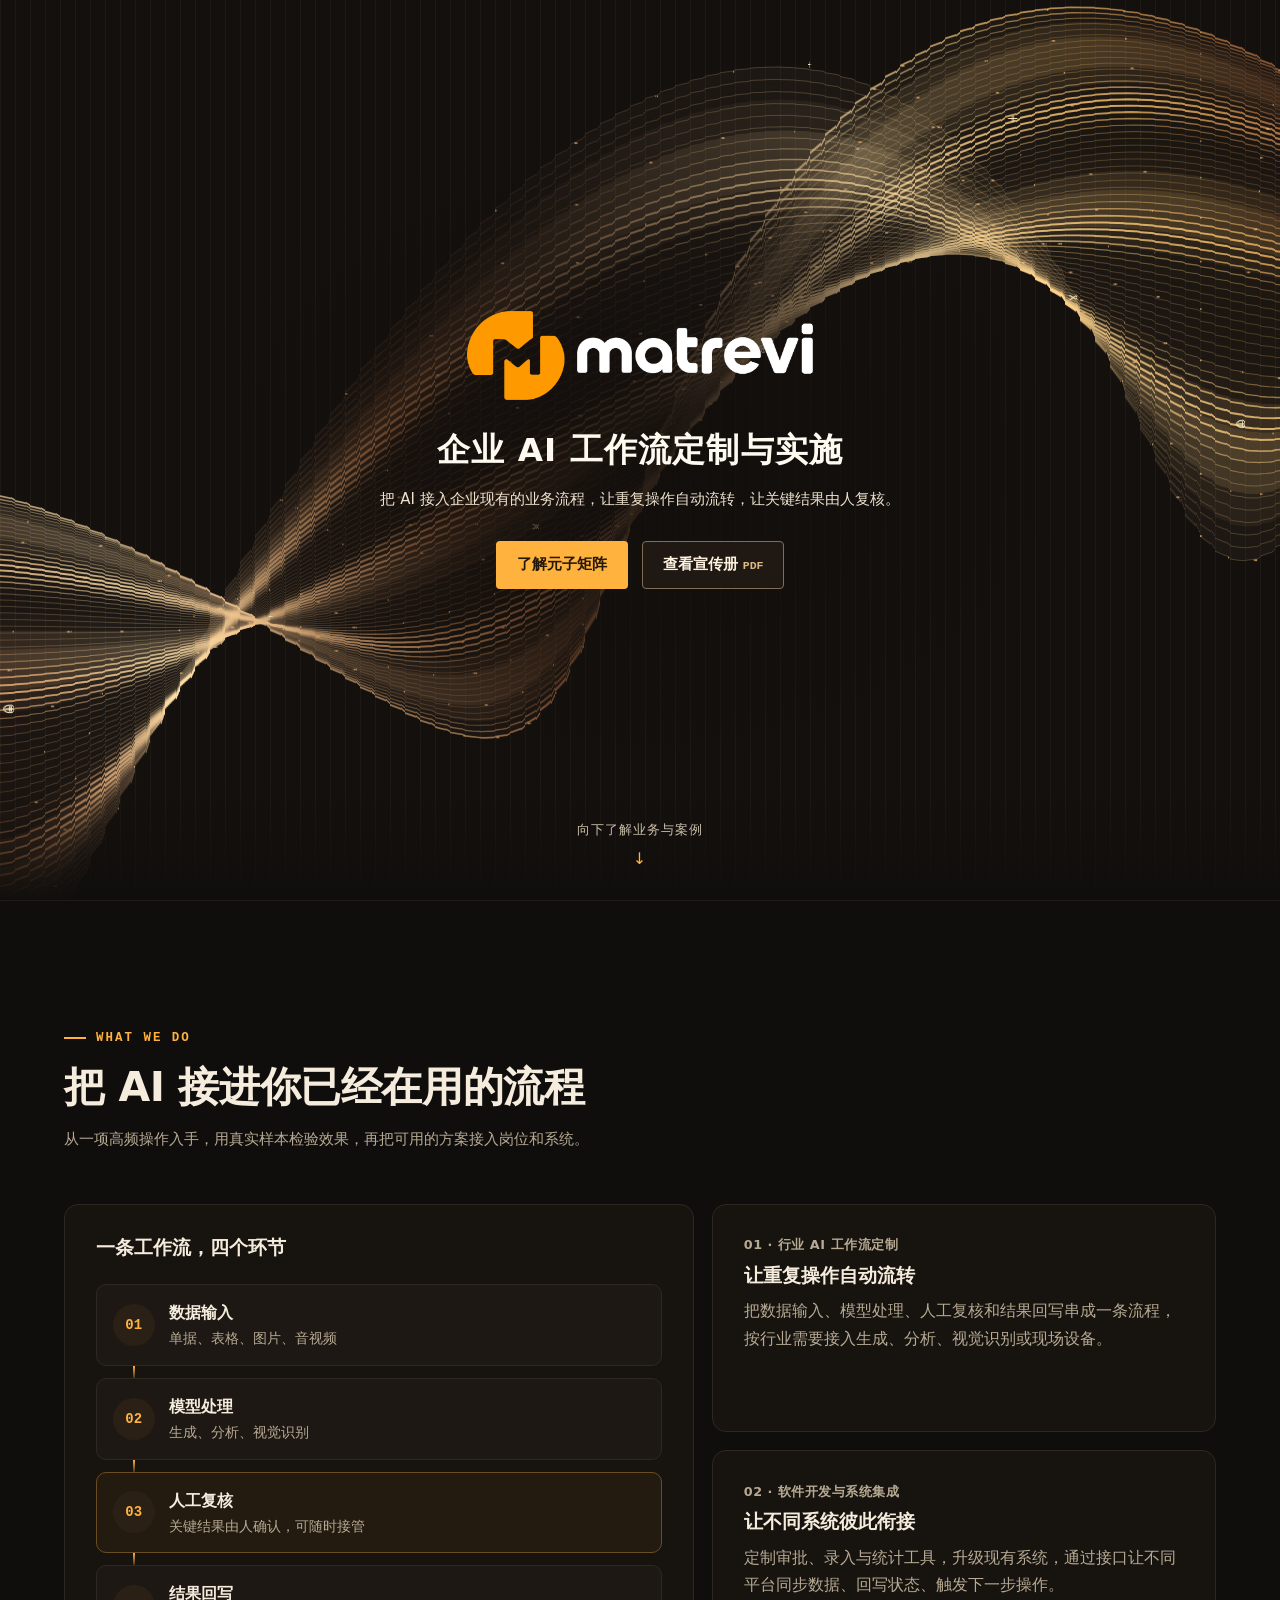
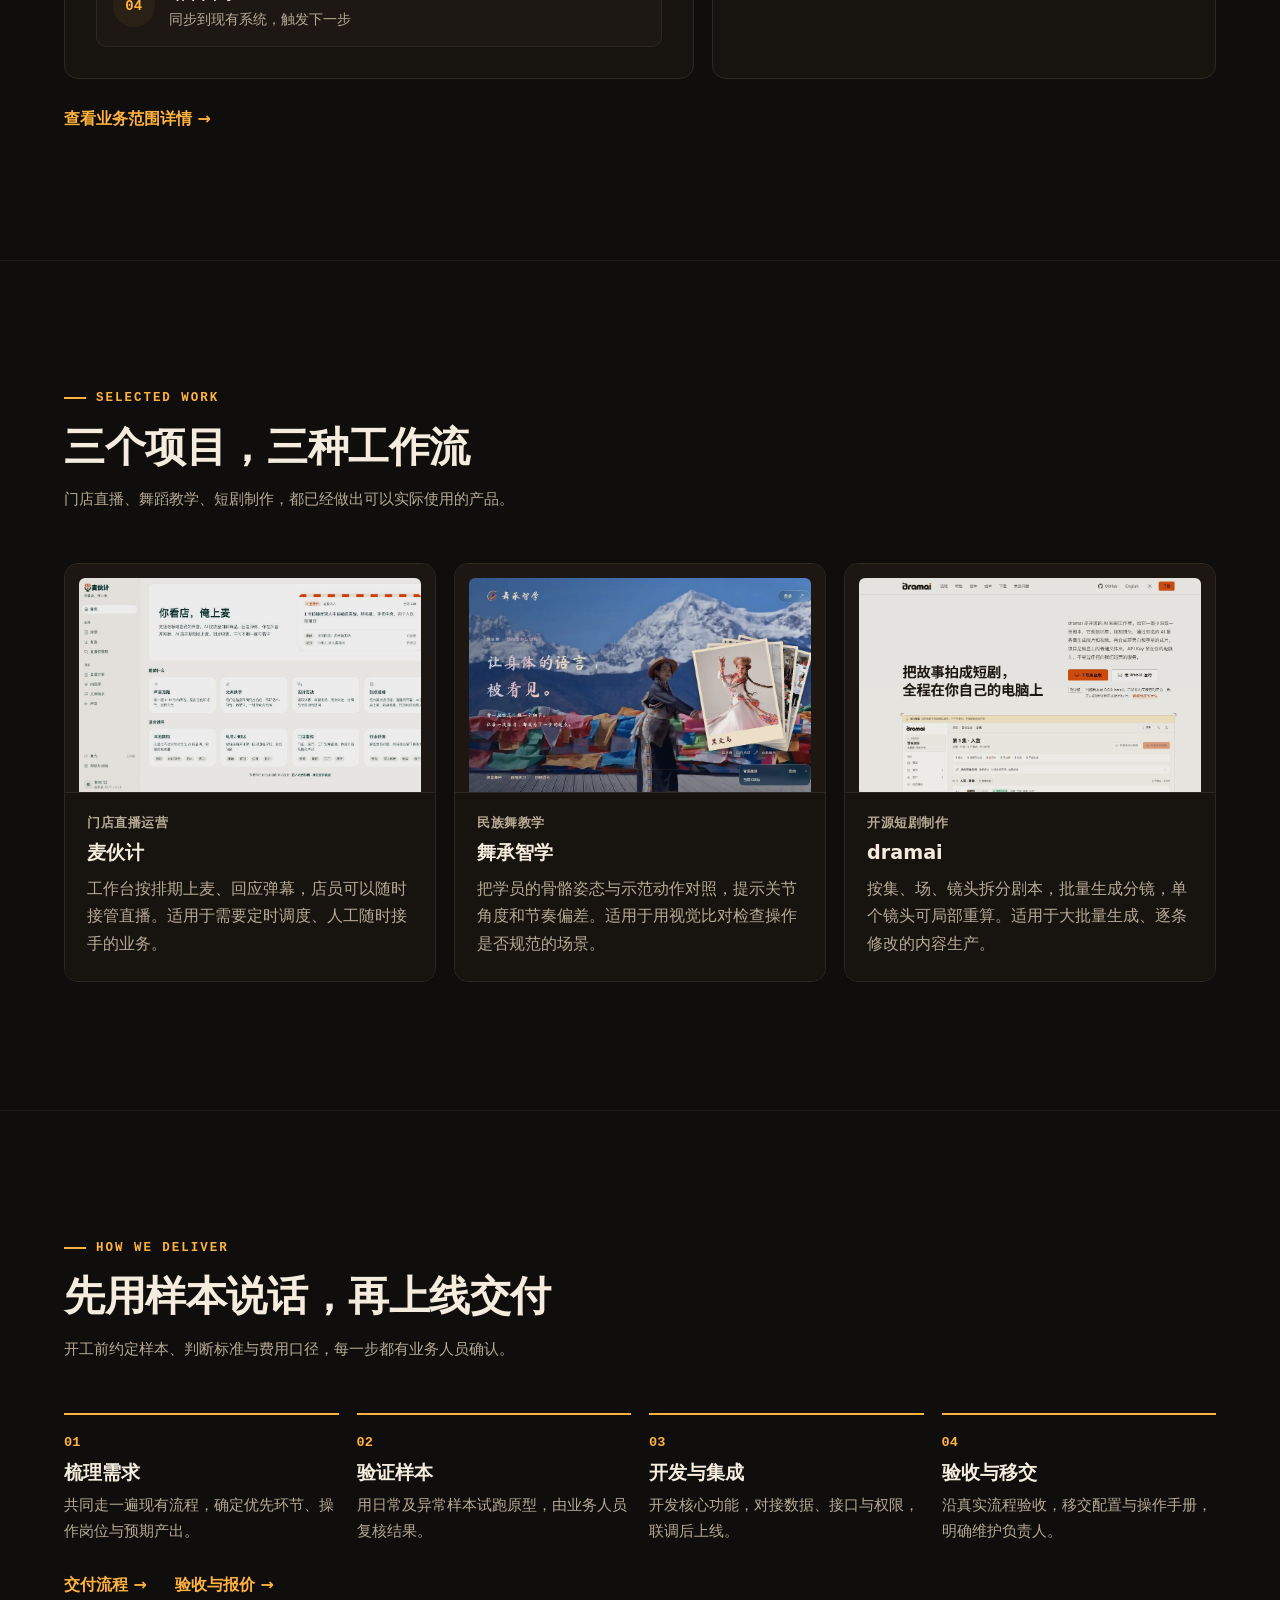
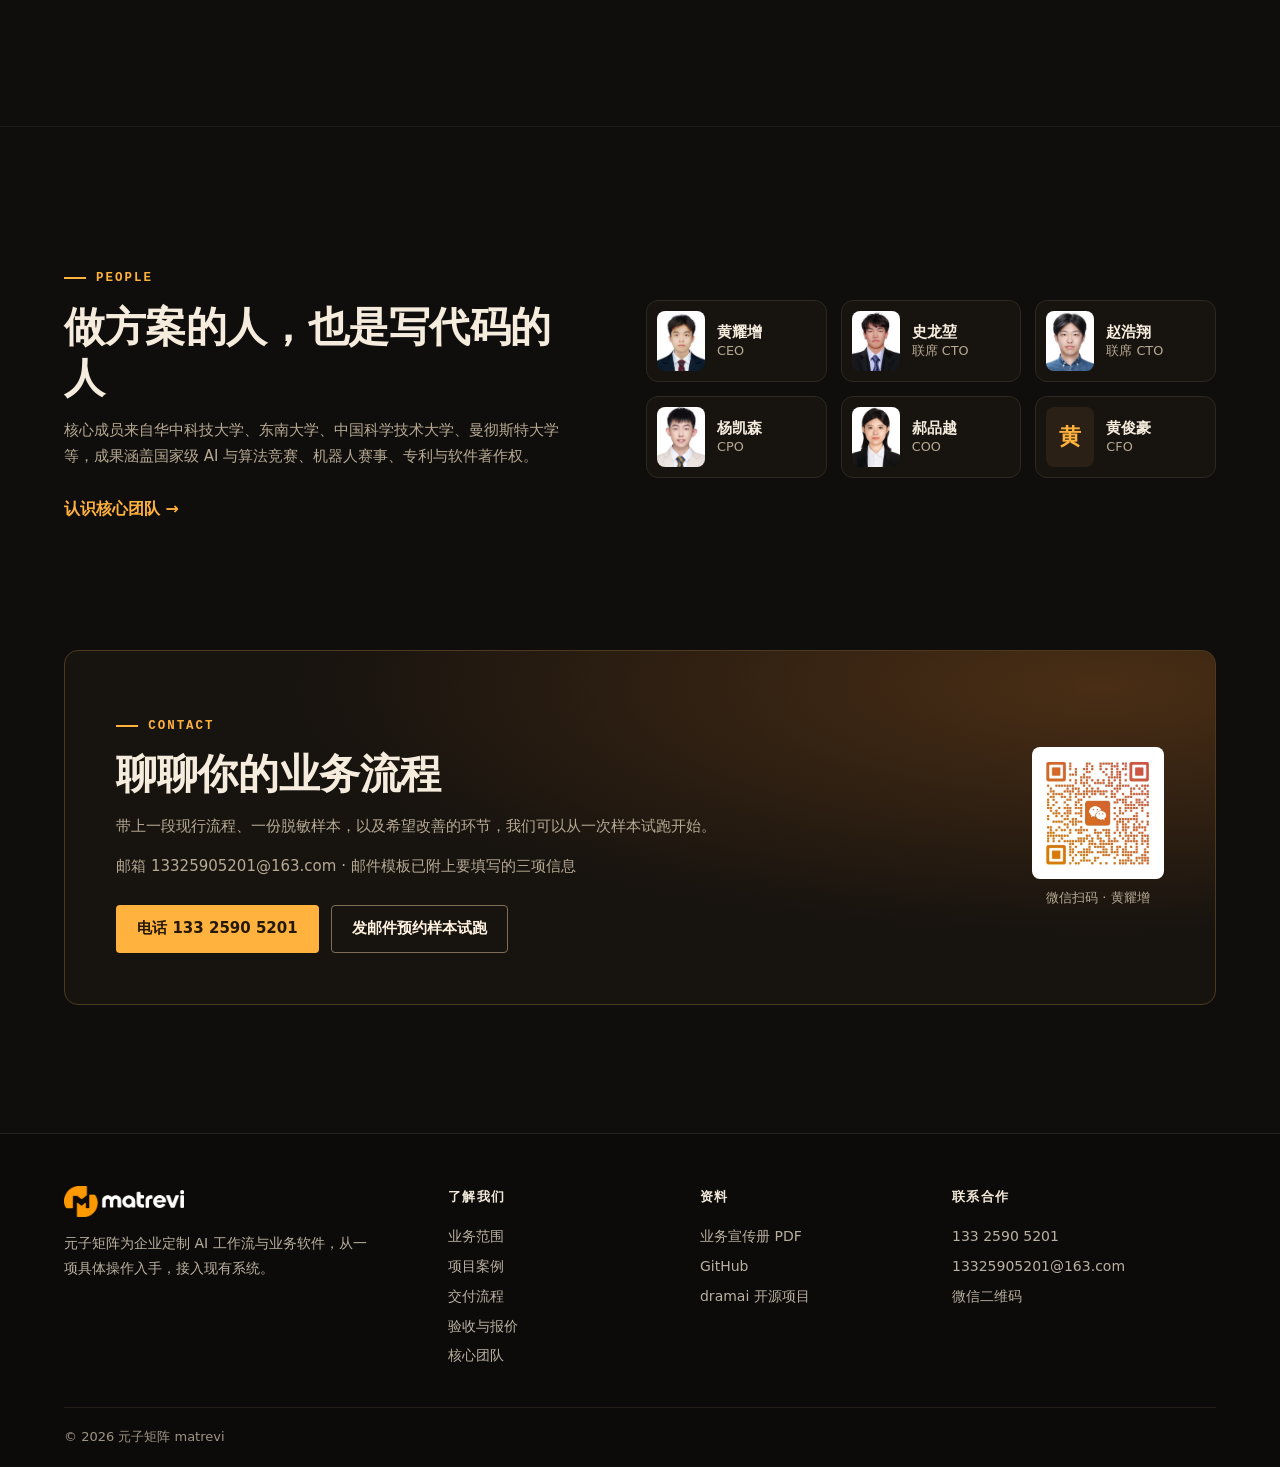
==== commit 0c981137: "首页导航定位：滚动结束后复核落点，图片或字体加载导致的位移会自动校正" ====
--- a/index.html
+++ b/index.html
@@ -6,7 +6,7 @@
   <meta name="description" content="元子矩阵将 AI 模型、业务规则与企业现有系统连接起来。从样本验证到上线交付，了解我们的服务、项目案例与合作方式。">
   <meta name="theme-color" content="#141413"><link rel="canonical" href="https://matrevi.com/">
   <script>document.documentElement.classList.add('js')</script>
-  <link rel="icon" href="assets/symbol-amber.png"><link rel="stylesheet" href="site.css?v=2b80322350ce"><script defer src="matrix.js?v=769439c816f3"></script><script defer src="navigation.js?v=255b880c6fd4"></script><script defer src="home.js?v=a7c2e91d4b30"></script>
+  <link rel="icon" href="assets/symbol-amber.png"><link rel="stylesheet" href="site.css?v=2b80322350ce"><script defer src="matrix.js?v=769439c816f3"></script><script defer src="navigation.js?v=255b880c6fd4"></script><script defer src="home.js?v=b81f0c3e6d52"></script>
 </head>
 <body id="top" class="home">
 <a class="skip" href="#what">跳至业务介绍</a>
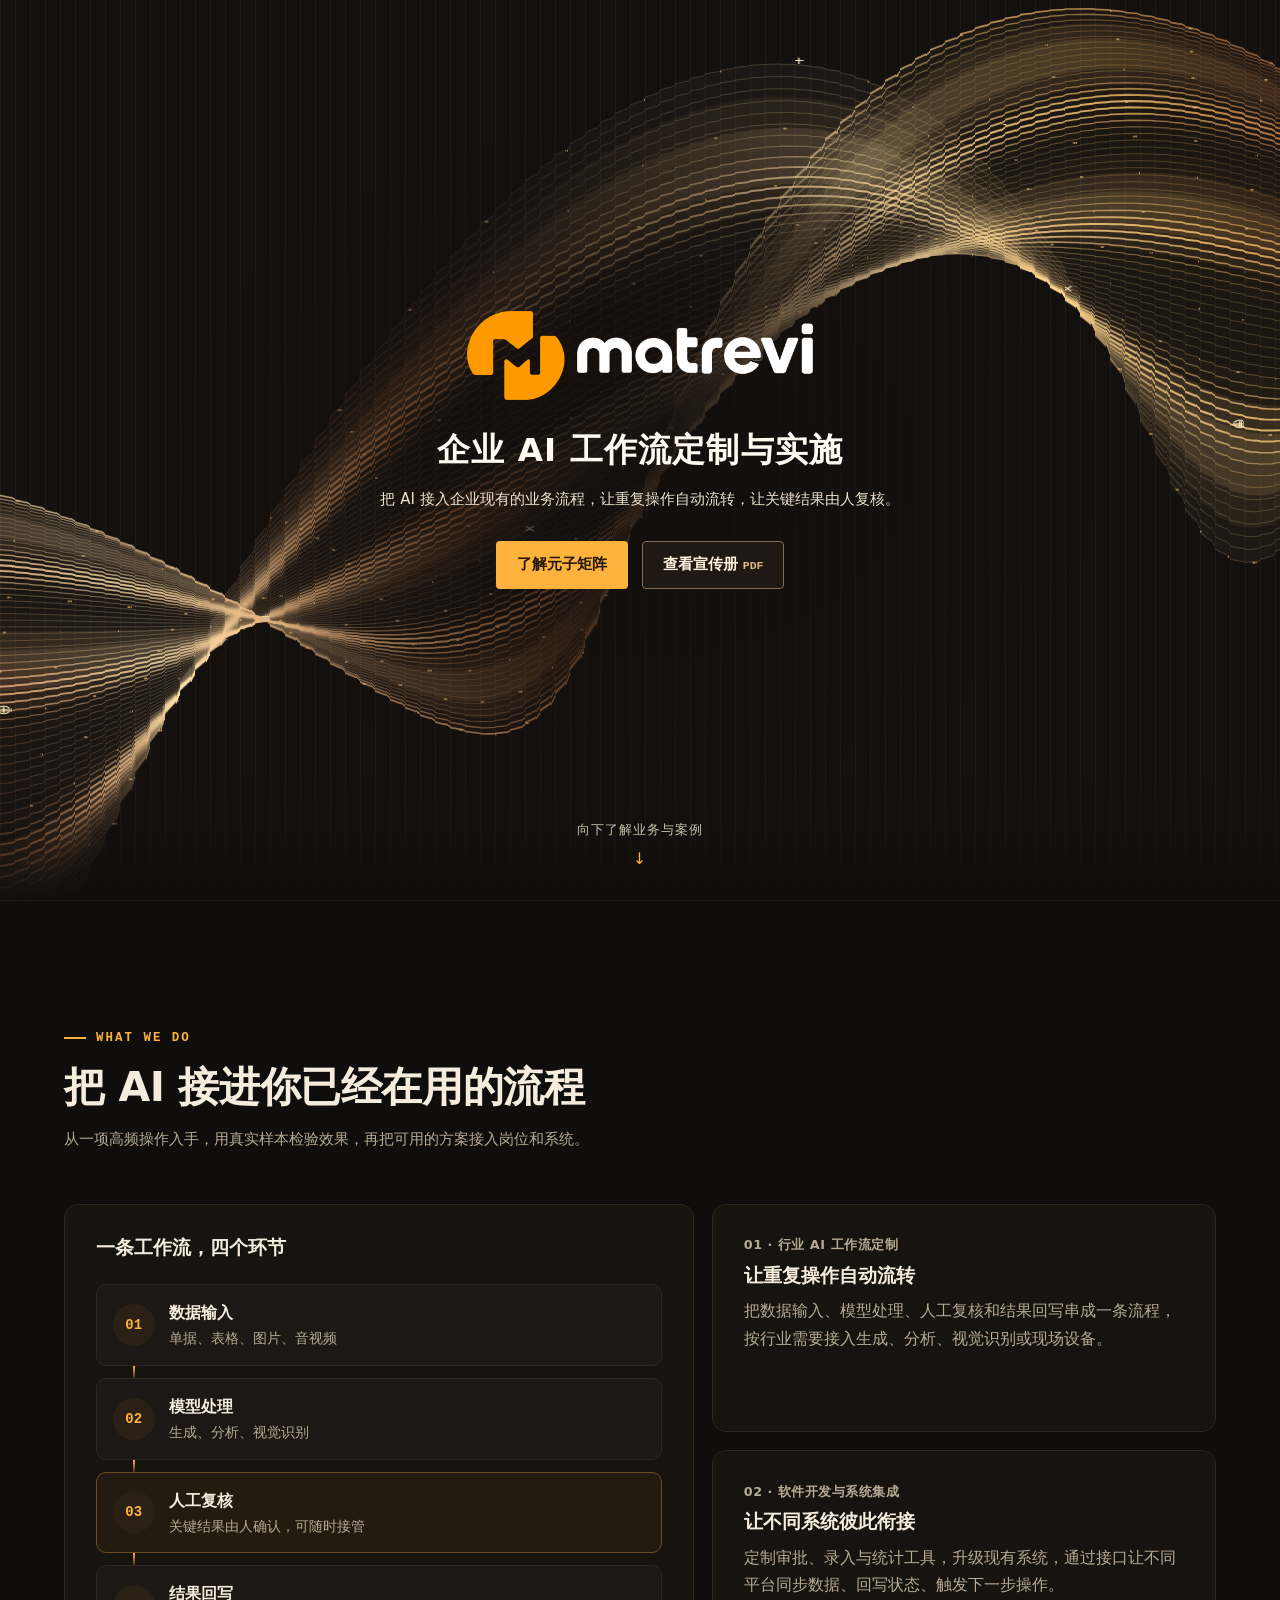
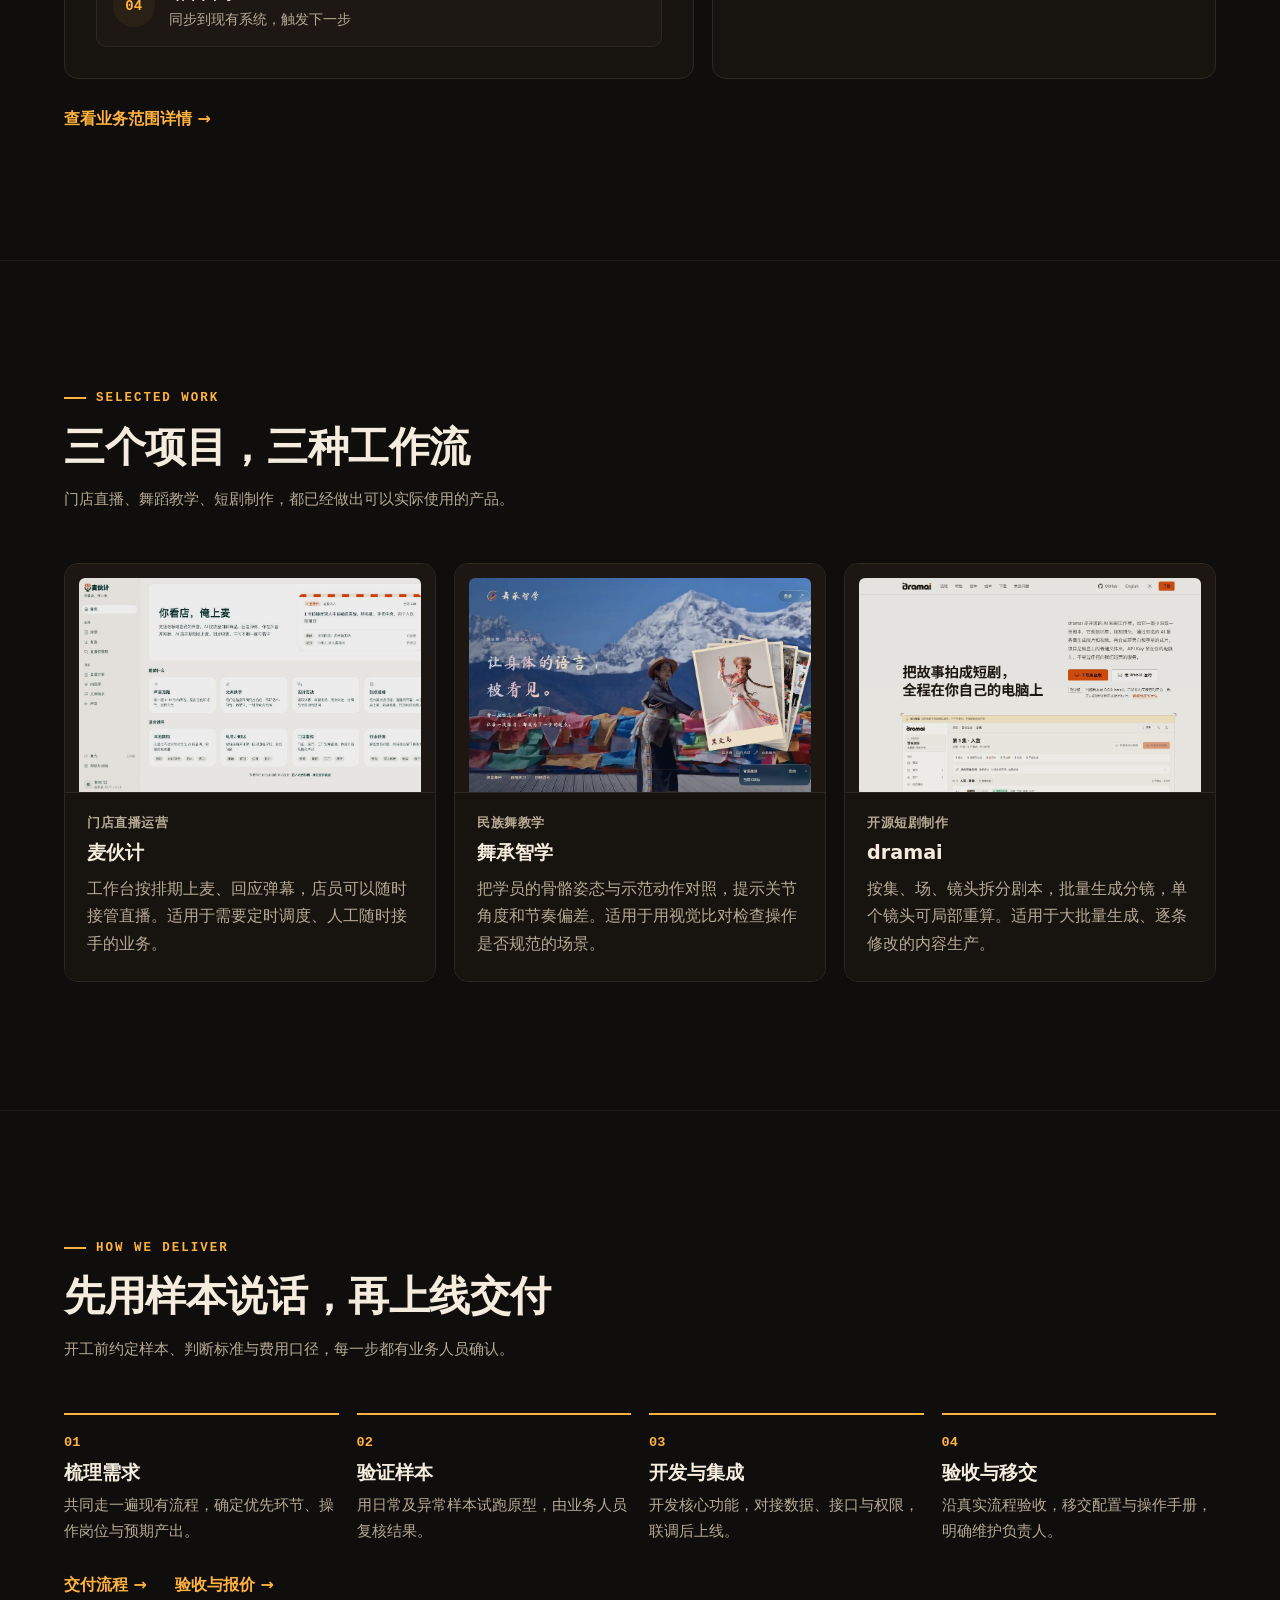
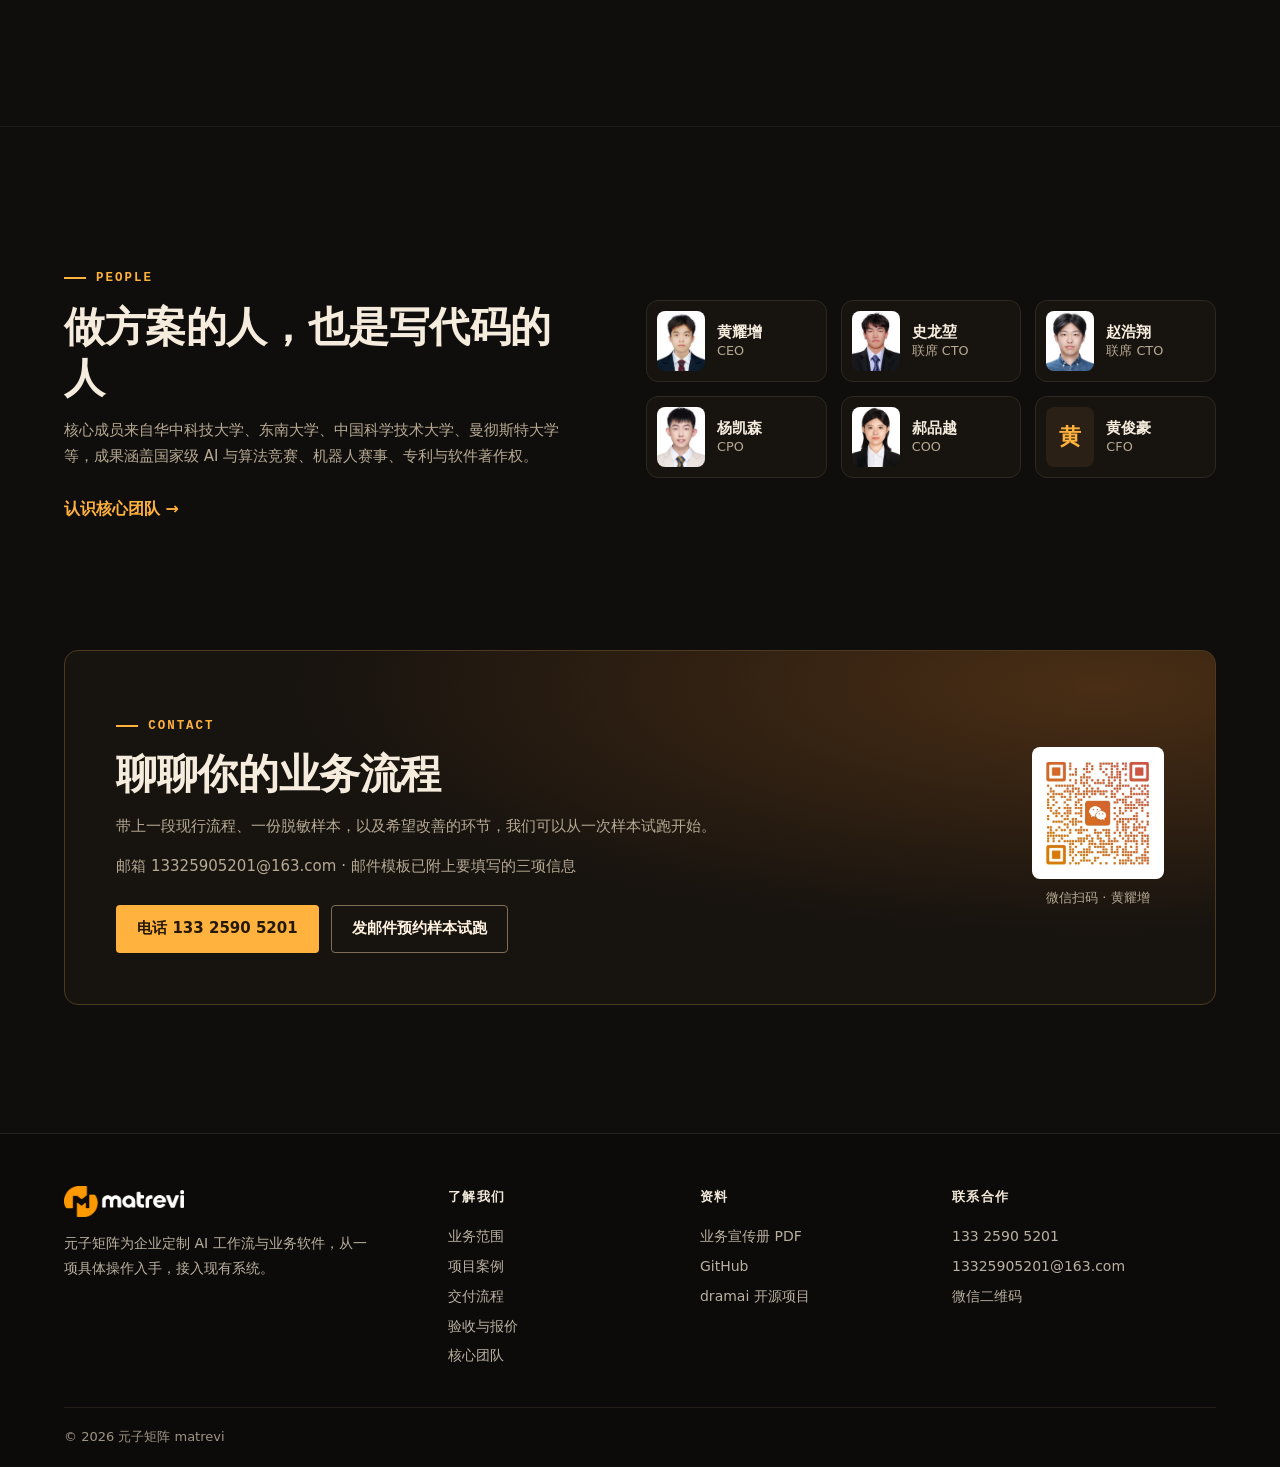
==== commit b6254346: "首页页脚“了解我们”：业务范围、项目案例、交付流程、核心团队改为跳到首页对应栏目" ====
--- a/index.html
+++ b/index.html
@@ -114,7 +114,7 @@
 <footer class="site-foot">
   <div class="wrap foot-grid">
     <div class="foot-brand"><img src="assets/wordmark-light.png" alt="matrevi 元子矩阵" width="120" height="31" loading="lazy" decoding="async"><p>元子矩阵为企业定制 AI 工作流与业务软件，从一项具体操作入手，接入现有系统。</p></div>
-    <nav aria-label="页脚导航"><h2>了解我们</h2><a href="services.html">业务范围</a><a href="cases.html">项目案例</a><a href="delivery.html">交付流程</a><a href="acceptance.html">验收与报价</a><a href="team.html">核心团队</a></nav>
+    <nav aria-label="页脚导航"><h2>了解我们</h2><a href="#what">业务范围</a><a href="#work">项目案例</a><a href="#how">交付流程</a><a href="acceptance.html">验收与报价</a><a href="#team">核心团队</a></nav>
     <nav aria-label="资料"><h2>资料</h2><a href="brochure.html">业务宣传册 PDF</a><a href="https://github.com/matrevi">GitHub</a><a href="https://github.com/hyyyyyyz/dramai">dramai 开源项目</a></nav>
     <div><h2>联系合作</h2><a href="tel:13325905201">133 2590 5201</a><a href="mailto:13325905201@163.com">13325905201@163.com</a><a href="contact.html">微信二维码</a></div>
   </div>
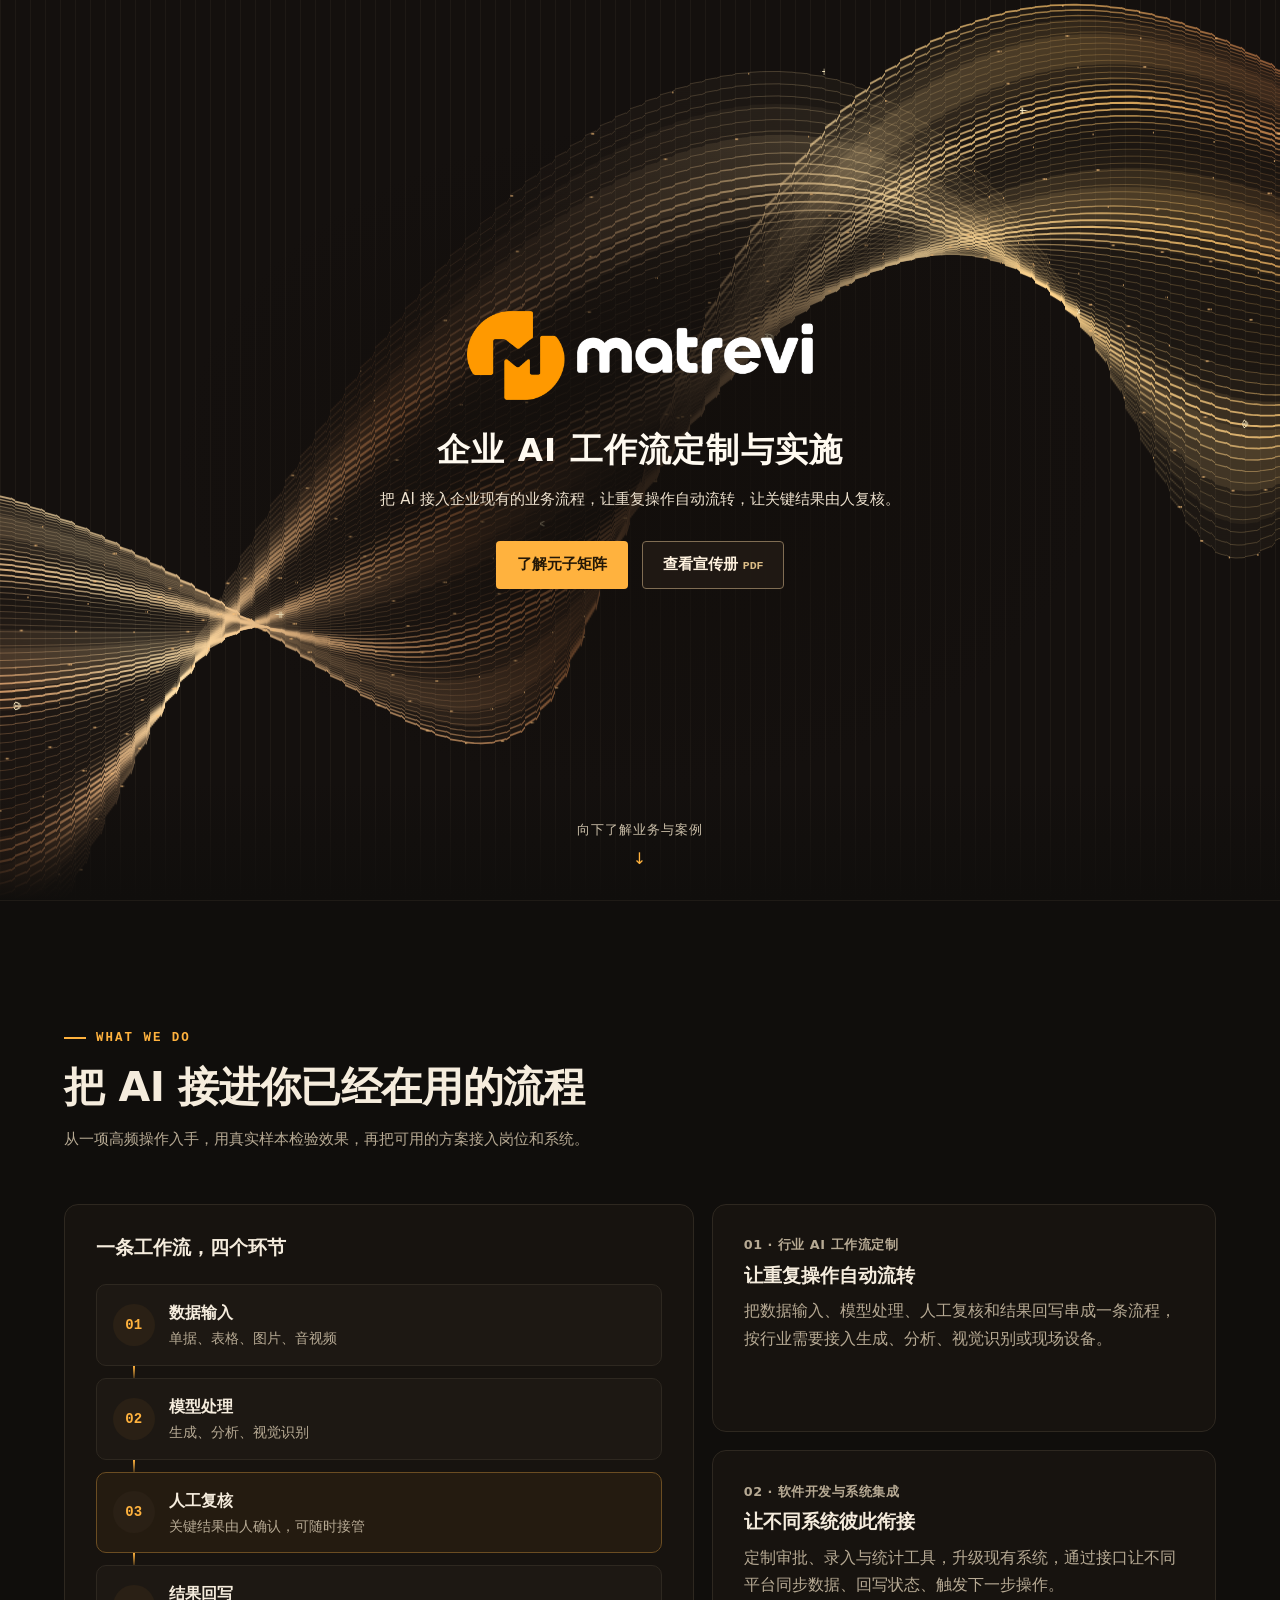
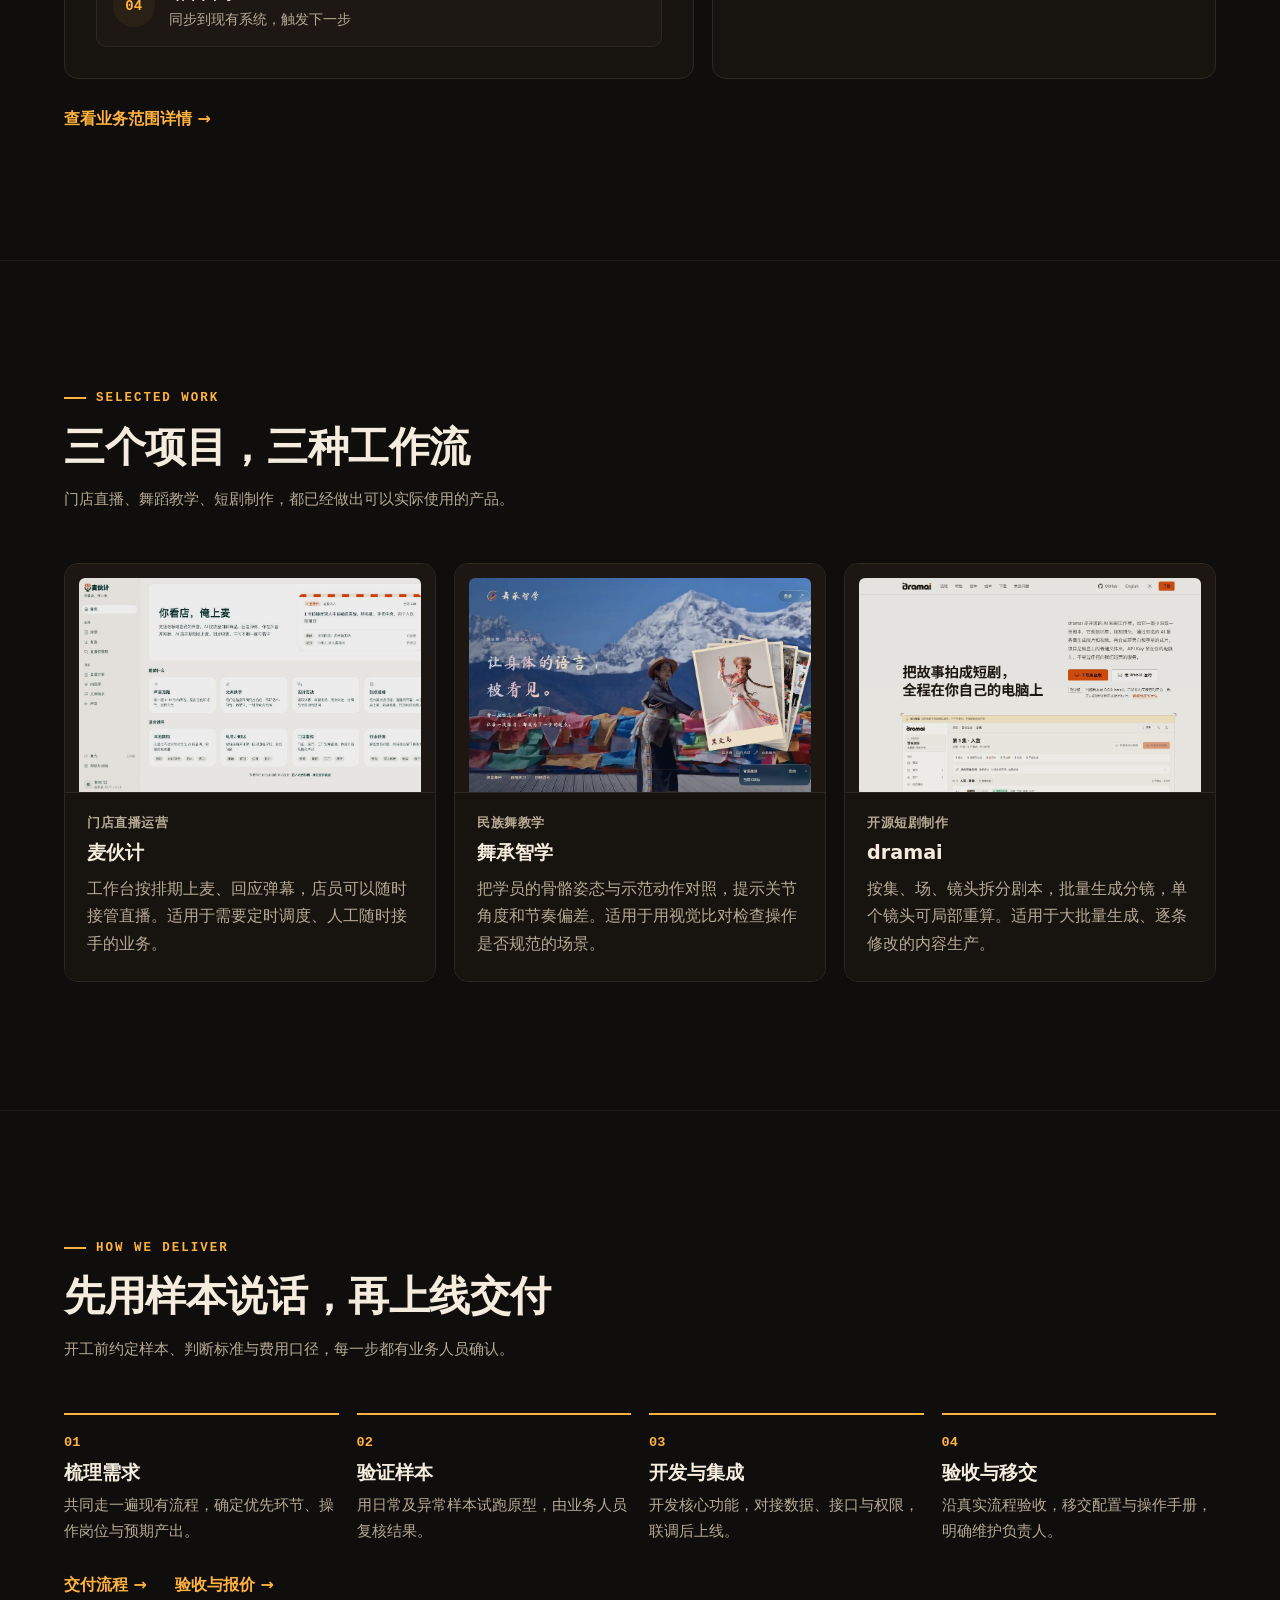
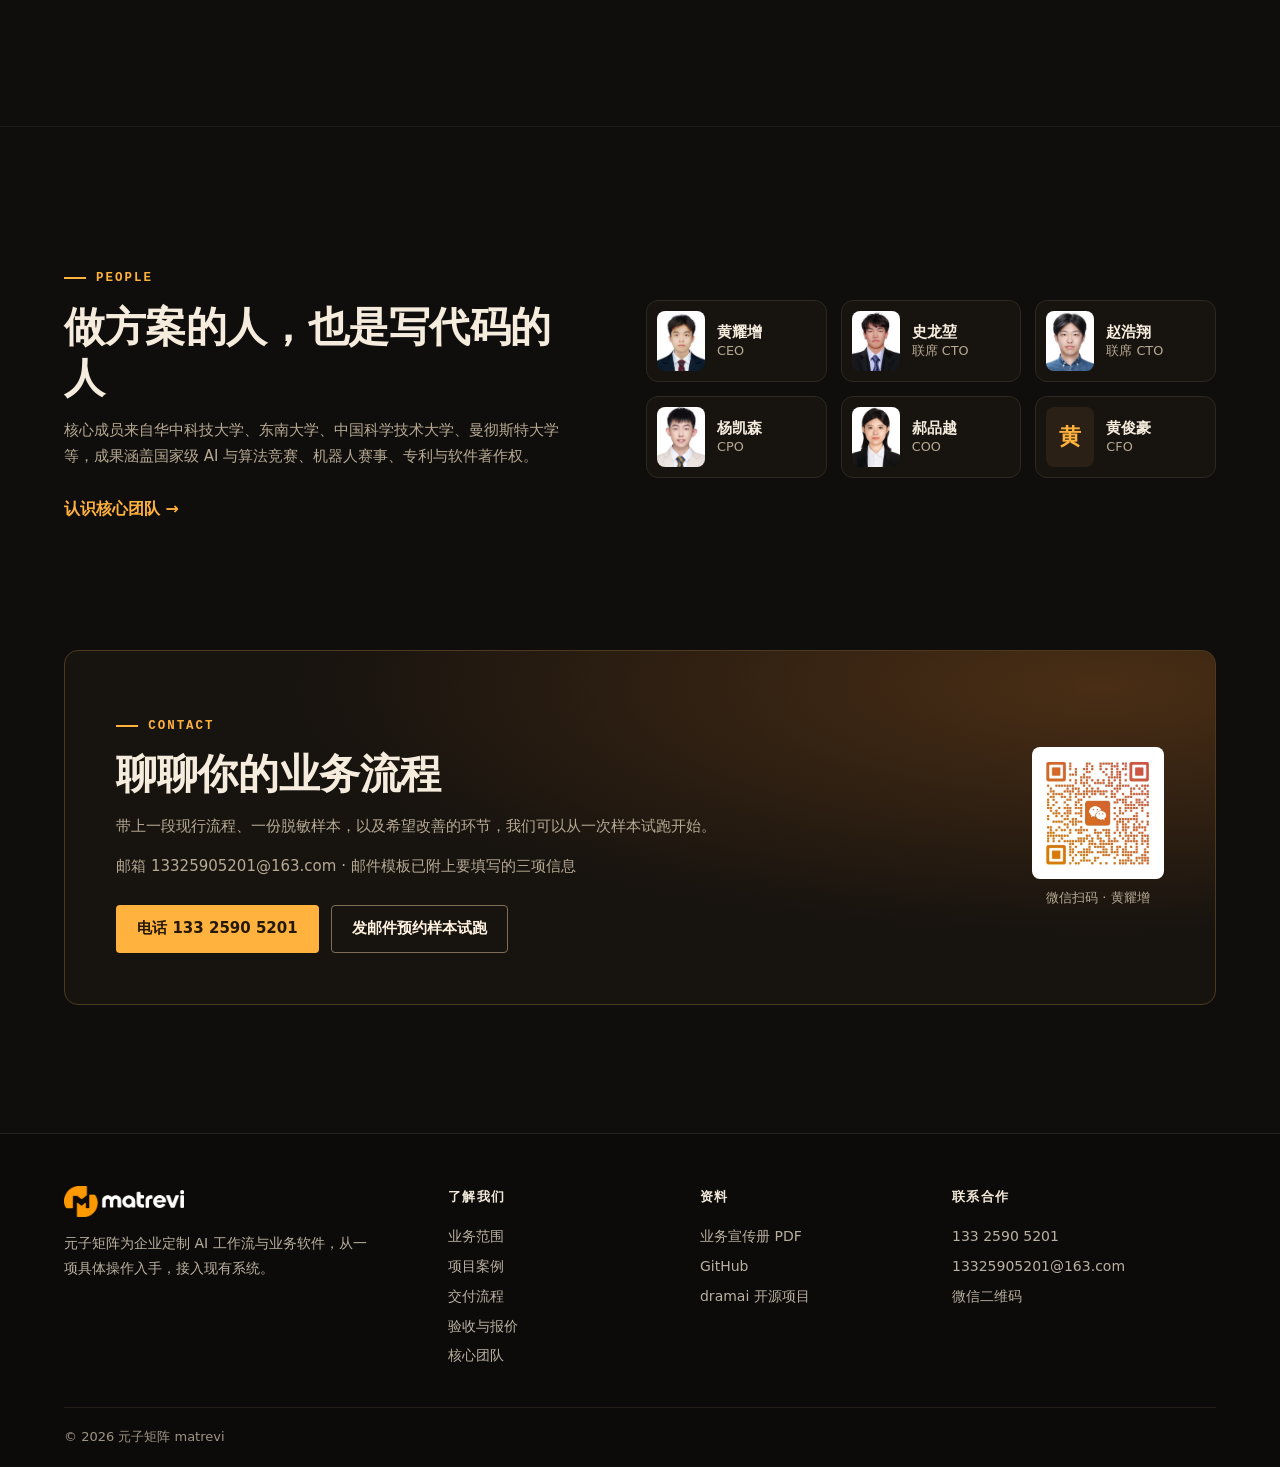
==== commit 4ee9bc65: "首页锚点定位按评审意见完善： - 落点校正改用 scrollend 和 ResizeObserver，滚动结束后图片晚加载也能校正 - 直接带 #栏目 打开页面、修改地址栏 #、前进后退，落点同样准确" ====
--- a/index.html
+++ b/index.html
@@ -6,7 +6,7 @@
   <meta name="description" content="元子矩阵将 AI 模型、业务规则与企业现有系统连接起来。从样本验证到上线交付，了解我们的服务、项目案例与合作方式。">
   <meta name="theme-color" content="#141413"><link rel="canonical" href="https://matrevi.com/">
   <script>document.documentElement.classList.add('js')</script>
-  <link rel="icon" href="assets/symbol-amber.png"><link rel="stylesheet" href="site.css?v=2b80322350ce"><script defer src="matrix.js?v=769439c816f3"></script><script defer src="navigation.js?v=255b880c6fd4"></script><script defer src="home.js?v=b81f0c3e6d52"></script>
+  <link rel="icon" href="assets/symbol-amber.png"><link rel="stylesheet" href="site.css?v=c4d19e7a20b6"><script defer src="matrix.js?v=769439c816f3"></script><script defer src="navigation.js?v=255b880c6fd4"></script><script defer src="home.js?v=d93a5f1c7e48"></script>
 </head>
 <body id="top" class="home">
 <a class="skip" href="#what">跳至业务介绍</a>
--- a/site.css
+++ b/site.css
@@ -119,7 +119,10 @@
 .home-bar .navlinks a { color: #d8d3ca; }
 .home-bar .navlinks a[aria-current] { color: var(--amber); }
 .home-bar .contact-link[aria-current] { background: #302719; color: #ffd28a; border-color: #ffb23e; }
-.band { padding-block: clamp(72px, 10vw, 128px); border-top: 1px solid #1f1b16; scroll-margin-top: var(--head); }
+/* Anchor landing without JS: html's scroll-padding-top is bar + 18px, so pulling the
+   section up by its top padding (minus the 1px border) leaves the eyebrow ~20px below the bar. */
+.band { padding-block: clamp(72px, 10vw, 128px); border-top: 1px solid #1f1b16; scroll-margin-top: calc(1px - clamp(72px, 10vw, 128px)); }
+.band:focus { outline: none; }
 .band-head { max-width: 40em; margin-bottom: clamp(32px, 4vw, 52px); }
 .band .eyebrow, .eyebrow { font: 650 .78rem/1.5 "SFMono-Regular", Consolas, monospace; letter-spacing: .16em; color: var(--d-amber); display: flex; align-items: center; gap: 10px; margin-bottom: 14px; }
 .eyebrow::before { content: ""; width: 22px; height: 2px; background: currentColor; }
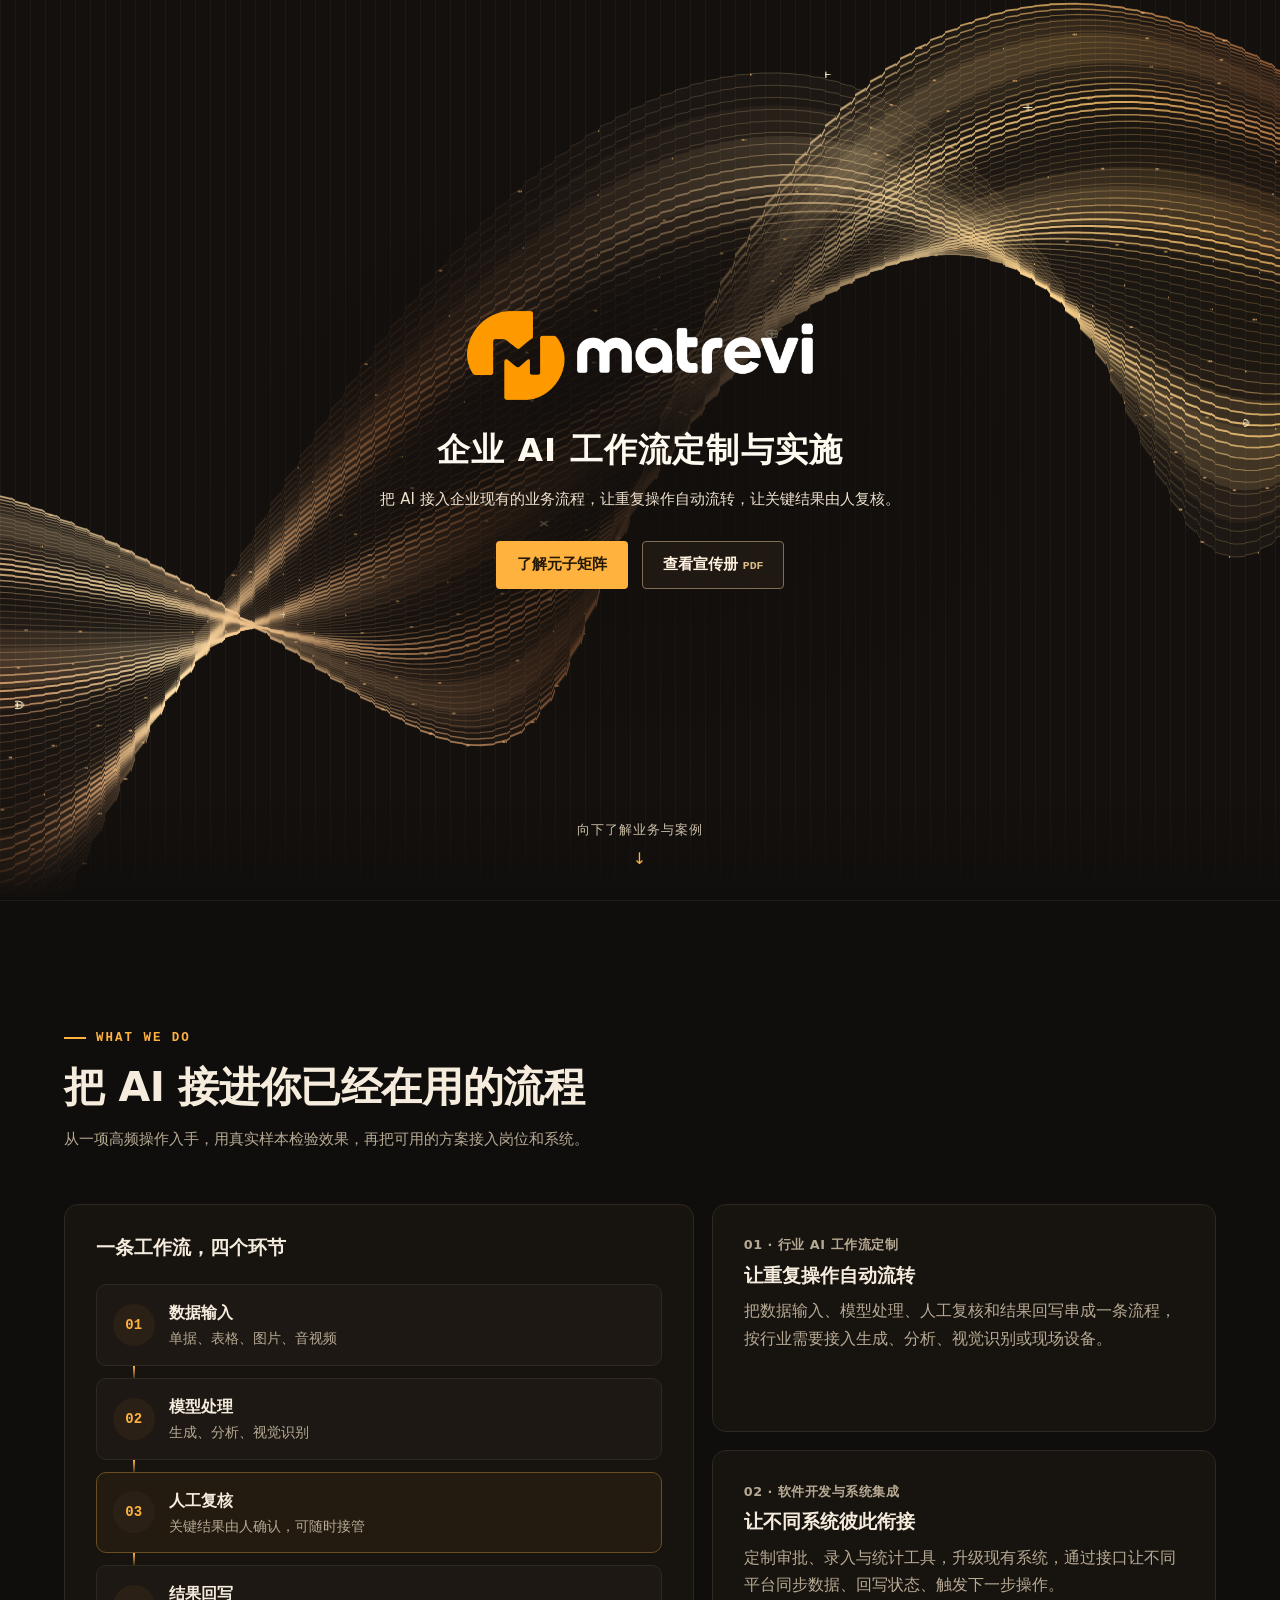
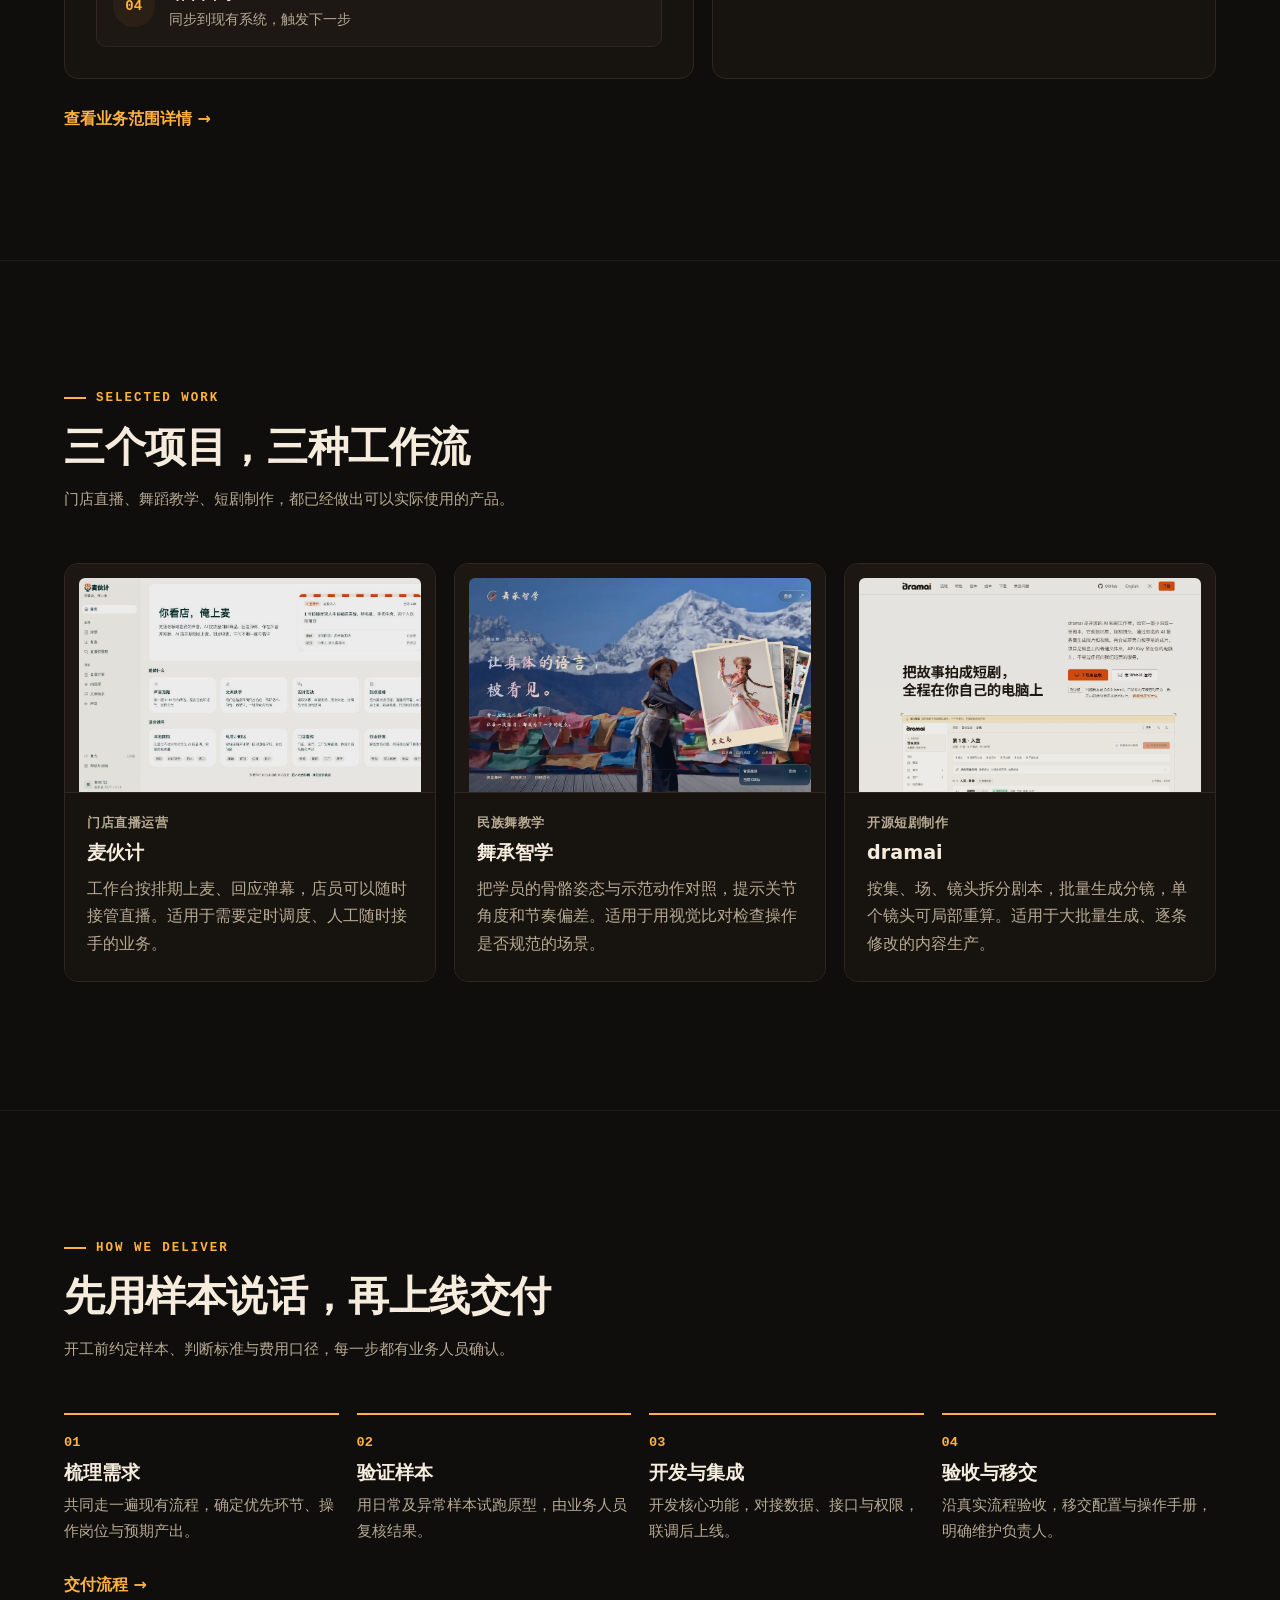
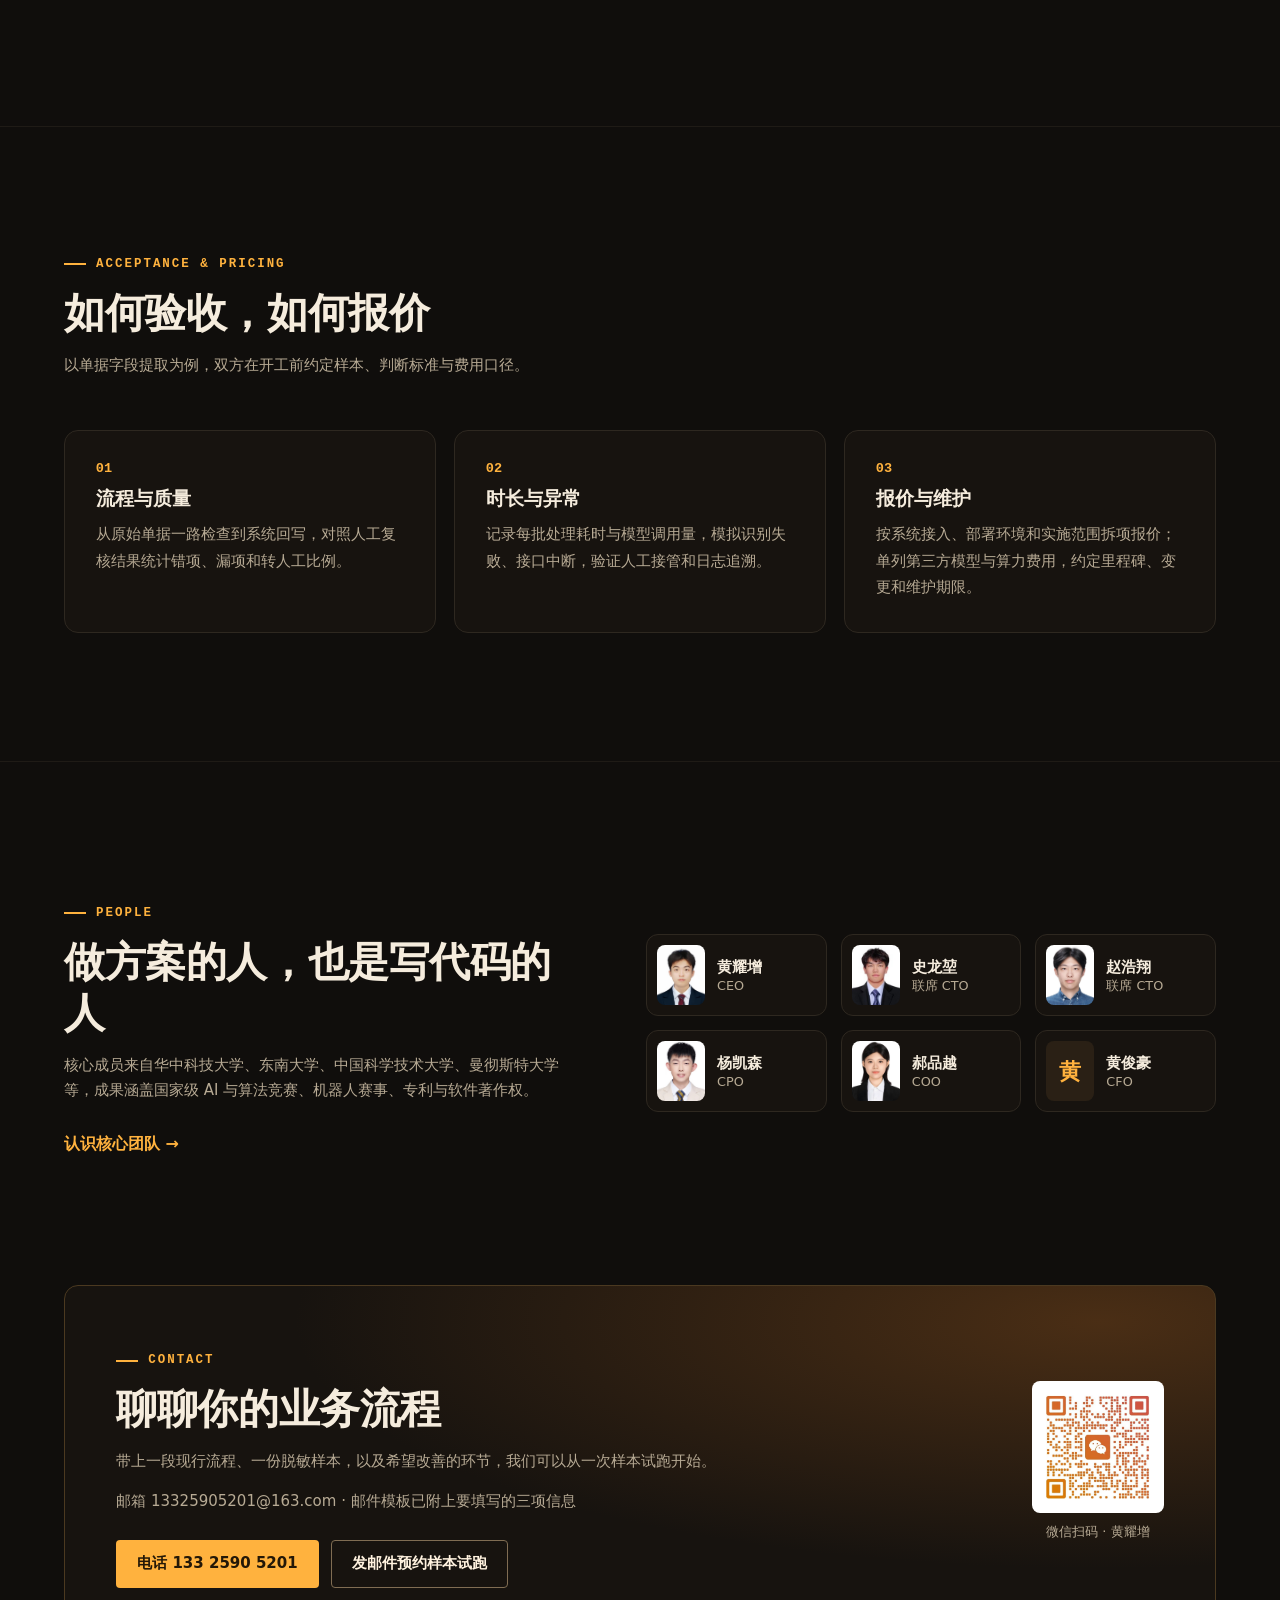
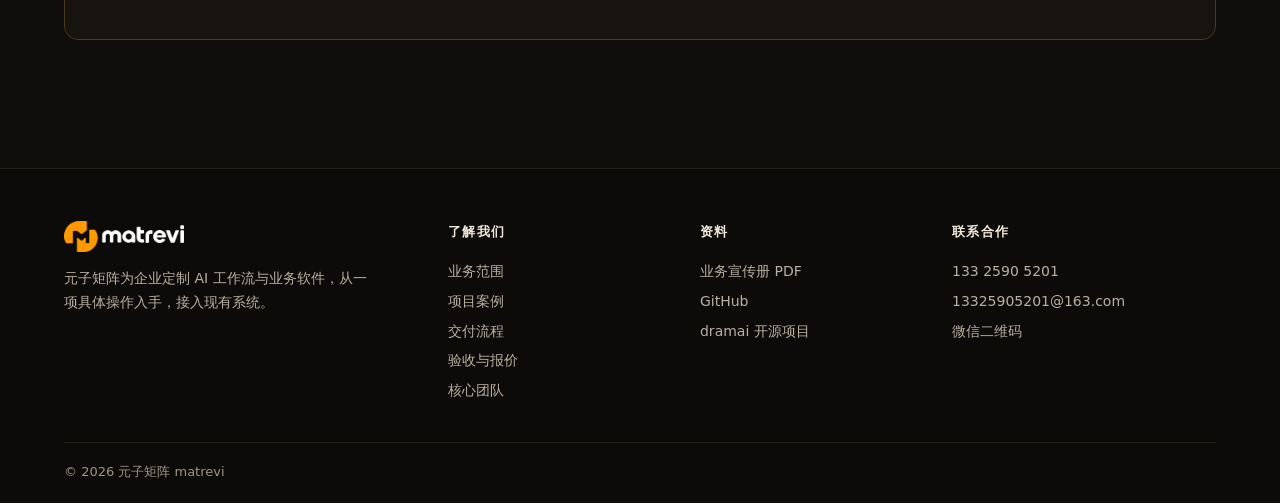
==== commit f5980df5: "“验收与报价”并入首页：新增独立栏目，加入顶部导航、手机抽屉和页脚 - 首页在“交付流程”之后新增“验收与报价”栏目，定位规则与其他栏目一致 - 旧的 acceptance.html 改为自动跳转到首" ====
--- a/index.html
+++ b/index.html
@@ -6,16 +6,16 @@
   <meta name="description" content="元子矩阵将 AI 模型、业务规则与企业现有系统连接起来。从样本验证到上线交付，了解我们的服务、项目案例与合作方式。">
   <meta name="theme-color" content="#141413"><link rel="canonical" href="https://matrevi.com/">
   <script>document.documentElement.classList.add('js')</script>
-  <link rel="icon" href="assets/symbol-amber.png"><link rel="stylesheet" href="site.css?v=c4d19e7a20b6"><script defer src="matrix.js?v=769439c816f3"></script><script defer src="navigation.js?v=255b880c6fd4"></script><script defer src="home.js?v=d93a5f1c7e48"></script>
+  <link rel="icon" href="assets/symbol-amber.png"><link rel="stylesheet" href="site.css?v=f61c3a9e5d27"><script defer src="matrix.js?v=769439c816f3"></script><script defer src="navigation.js?v=255b880c6fd4"></script><script defer src="home.js?v=d93a5f1c7e48"></script>
 </head>
 <body id="top" class="home">
 <a class="skip" href="#what">跳至业务介绍</a>
 <header class="home-bar" data-state="hidden"><nav class="wrap bar" aria-label="主导航">
   <a class="brand" href="#top" aria-label="回到首页顶部"><img src="assets/wordmark-light.png" alt="matrevi" width="1150" height="297" decoding="async"><span>元子矩阵</span></a>
-  <div class="navlinks"><a href="#what">业务范围</a><a href="#work">项目案例</a><a href="#how">交付流程</a><a href="#team">核心团队</a></div>
+  <div class="navlinks"><a href="#what">业务范围</a><a href="#work">项目案例</a><a href="#how">交付流程</a><a href="#acceptance">验收与报价</a><a href="#team">核心团队</a></div>
   <a class="contact-link" href="#talk">合作咨询</a>
   <details class="nav-drawer"><summary aria-label="打开导航">导航</summary>
-    <div class="drawer-panel"><a href="#what">业务范围</a><a href="#work">项目案例</a><a href="#how">交付流程</a><a href="#team">核心团队</a><a href="acceptance.html">验收与报价</a><a href="brochure.html">业务宣传册</a><a href="#talk">合作咨询</a></div>
+    <div class="drawer-panel"><a href="#what">业务范围</a><a href="#work">项目案例</a><a href="#how">交付流程</a><a href="#acceptance">验收与报价</a><a href="#team">核心团队</a><a href="brochure.html">业务宣传册</a><a href="#talk">合作咨询</a></div>
   </details>
 </nav></header>
 <main>
@@ -83,7 +83,18 @@
       <li class="reveal"><span class="step-no">03</span><h3>开发与集成</h3><p>开发核心功能，对接数据、接口与权限，联调后上线。</p></li>
       <li class="reveal"><span class="step-no">04</span><h3>验收与移交</h3><p>沿真实流程验收，移交配置与操作手册，明确维护负责人。</p></li>
     </ol>
-    <p class="more-row reveal"><a class="more" href="delivery.html">交付流程 →</a><a class="more" href="acceptance.html">验收与报价 →</a></p>
+    <p class="more-row reveal"><a class="more" href="delivery.html">交付流程 →</a></p>
+  </div>
+</section>
+
+<section class="band" id="acceptance" aria-labelledby="acceptance-title">
+  <div class="wrap">
+    <div class="band-head reveal"><p class="eyebrow">ACCEPTANCE &amp; PRICING</p><h2 id="acceptance-title">如何验收，如何报价</h2><p>以单据字段提取为例，双方在开工前约定样本、判断标准与费用口径。</p></div>
+    <div class="terms-grid">
+      <article class="glow-card reveal"><span class="step-no">01</span><h3>流程与质量</h3><p>从原始单据一路检查到系统回写，对照人工复核结果统计错项、漏项和转人工比例。</p></article>
+      <article class="glow-card reveal"><span class="step-no">02</span><h3>时长与异常</h3><p>记录每批处理耗时与模型调用量，模拟识别失败、接口中断，验证人工接管和日志追溯。</p></article>
+      <article class="glow-card reveal"><span class="step-no">03</span><h3>报价与维护</h3><p>按系统接入、部署环境和实施范围拆项报价；单列第三方模型与算力费用，约定里程碑、变更和维护期限。</p></article>
+    </div>
   </div>
 </section>
 
@@ -114,7 +125,7 @@
 <footer class="site-foot">
   <div class="wrap foot-grid">
     <div class="foot-brand"><img src="assets/wordmark-light.png" alt="matrevi 元子矩阵" width="120" height="31" loading="lazy" decoding="async"><p>元子矩阵为企业定制 AI 工作流与业务软件，从一项具体操作入手，接入现有系统。</p></div>
-    <nav aria-label="页脚导航"><h2>了解我们</h2><a href="#what">业务范围</a><a href="#work">项目案例</a><a href="#how">交付流程</a><a href="acceptance.html">验收与报价</a><a href="#team">核心团队</a></nav>
+    <nav aria-label="页脚导航"><h2>了解我们</h2><a href="#what">业务范围</a><a href="#work">项目案例</a><a href="#how">交付流程</a><a href="#acceptance">验收与报价</a><a href="#team">核心团队</a></nav>
     <nav aria-label="资料"><h2>资料</h2><a href="brochure.html">业务宣传册 PDF</a><a href="https://github.com/matrevi">GitHub</a><a href="https://github.com/hyyyyyyz/dramai">dramai 开源项目</a></nav>
     <div><h2>联系合作</h2><a href="tel:13325905201">133 2590 5201</a><a href="mailto:13325905201@163.com">13325905201@163.com</a><a href="contact.html">微信二维码</a></div>
   </div>
--- a/site.css
+++ b/site.css
@@ -166,6 +166,8 @@
 .steps li::before { content: ""; position: absolute; top: -2px; left: 0; width: 0; height: 2px; background: var(--d-amber); transition: width .9s ease .2s; }
 .steps li.is-in::before { width: 100%; }
 .step-no { display: block; font: 600 .85rem monospace; color: var(--d-amber); margin-bottom: 10px; }
+.terms-grid { display: grid; grid-template-columns: repeat(3, 1fr); gap: 18px; }
+.terms-grid p { margin-top: 8px; color: var(--d-muted); font-size: .95rem; line-height: 1.75; }
 .steps p { margin-top: 6px; color: var(--d-muted); font-size: .95rem; }
 
 .team-band { display: grid; grid-template-columns: 1fr 1.1fr; gap: clamp(32px, 5vw, 80px); align-items: center; }
@@ -193,6 +195,8 @@
   .js .bento .reveal:nth-child(2), .js .work-grid .reveal:nth-child(2), .js .steps .reveal:nth-child(2) { transition-delay: .08s; }
   .js .bento .reveal:nth-child(3), .js .work-grid .reveal:nth-child(3), .js .steps .reveal:nth-child(3) { transition-delay: .16s; }
   .js .steps .reveal:nth-child(4) { transition-delay: .24s; }
+  .js .terms-grid .reveal:nth-child(2) { transition-delay: .08s; }
+  .js .terms-grid .reveal:nth-child(3) { transition-delay: .16s; }
 }
 
 /* Cover: fade into the sections below, and hint that the page continues */
@@ -233,11 +237,15 @@
   .work { display: grid; grid-template-columns: 1fr 1fr; }
   .work-thumb { border-bottom: 0; border-right: 1px solid var(--d-line); padding: 14px 0 0 14px; }
   .steps { grid-template-columns: 1fr 1fr; row-gap: 28px; }
+  .terms-grid { grid-template-columns: 1fr; }
   .site-foot .foot-grid { grid-template-columns: 1fr 1fr; }
 }
-@media (max-width: 700px) {
+/* Six nav items no longer fit on one line below ~880px: switch to the drawer. */
+@media (max-width: 880px) {
   .home-bar .navlinks { display: none; }
   .nav-drawer { display: block; }
+}
+@media (max-width: 700px) {
   .work { display: flex; }
   .work-thumb { border-right: 0; border-bottom: 1px solid var(--d-line); padding: 12px 12px 0; }
   .steps { grid-template-columns: 1fr; }
